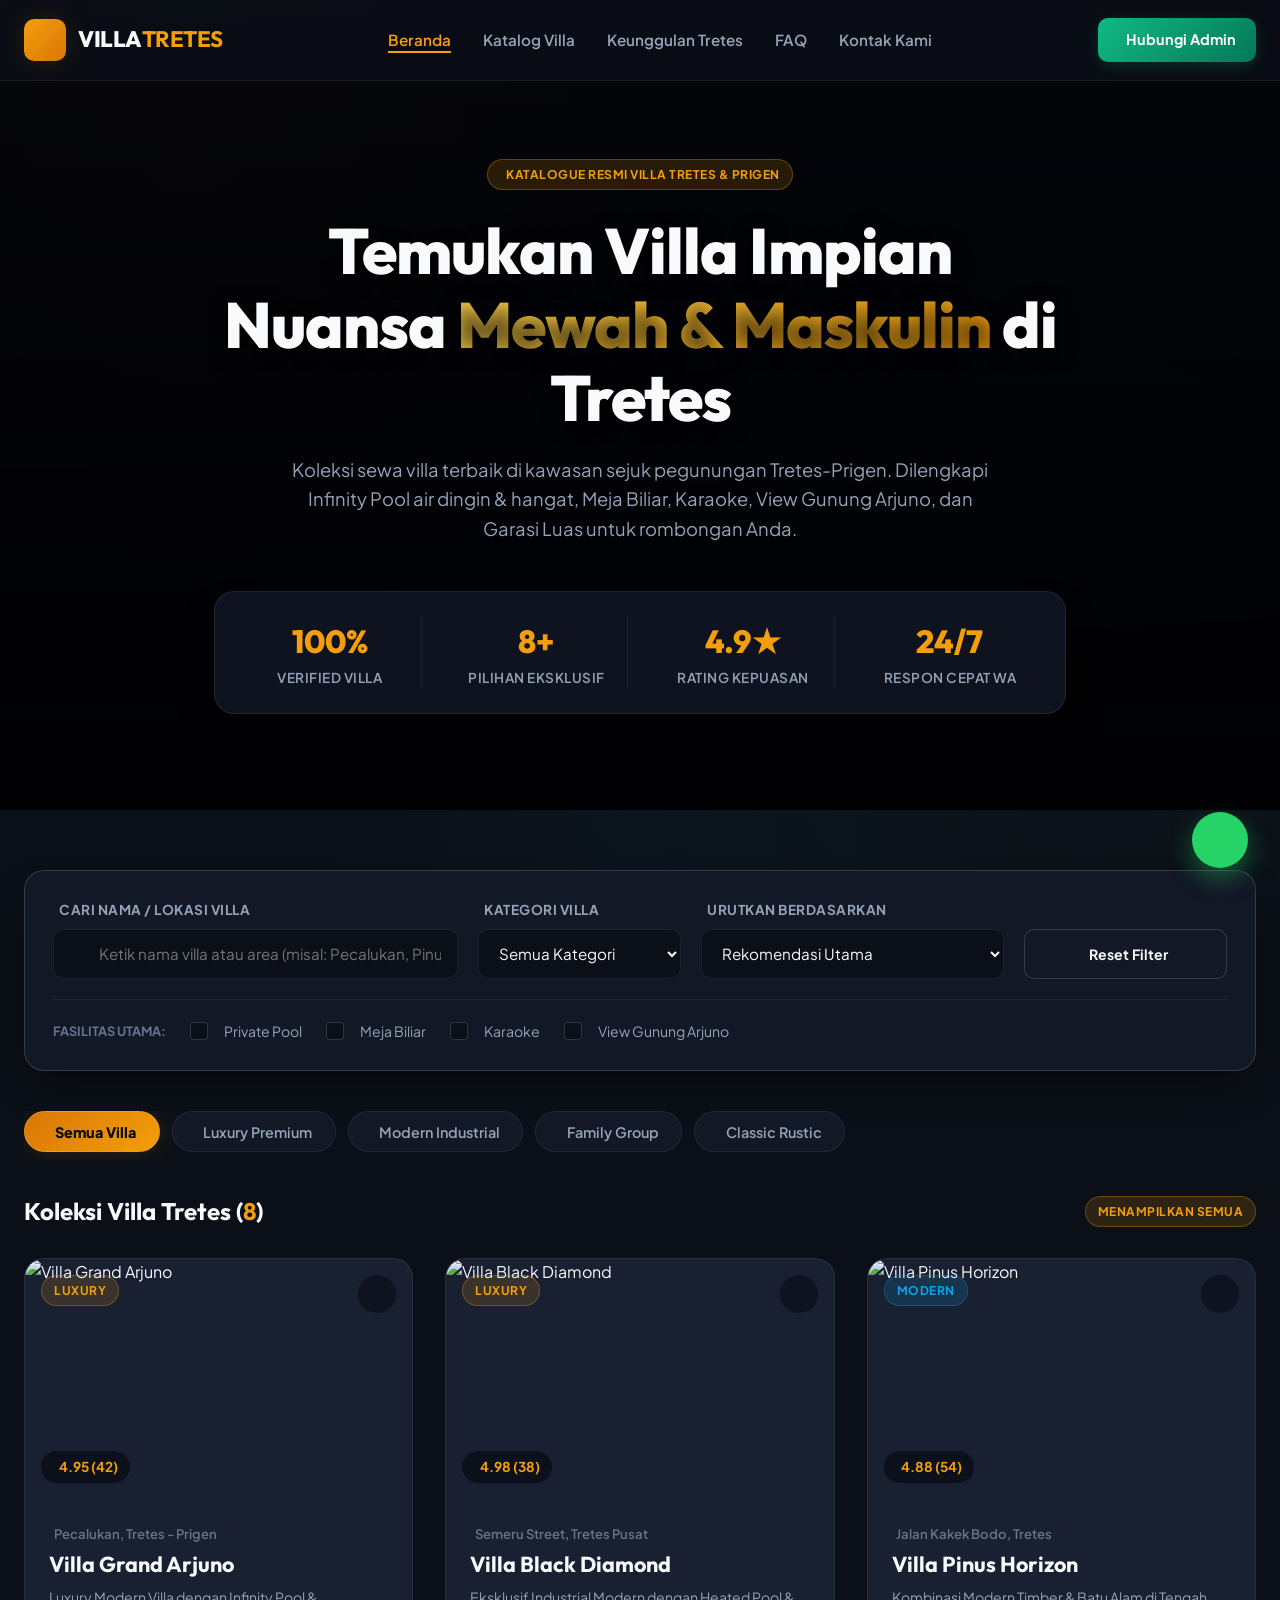
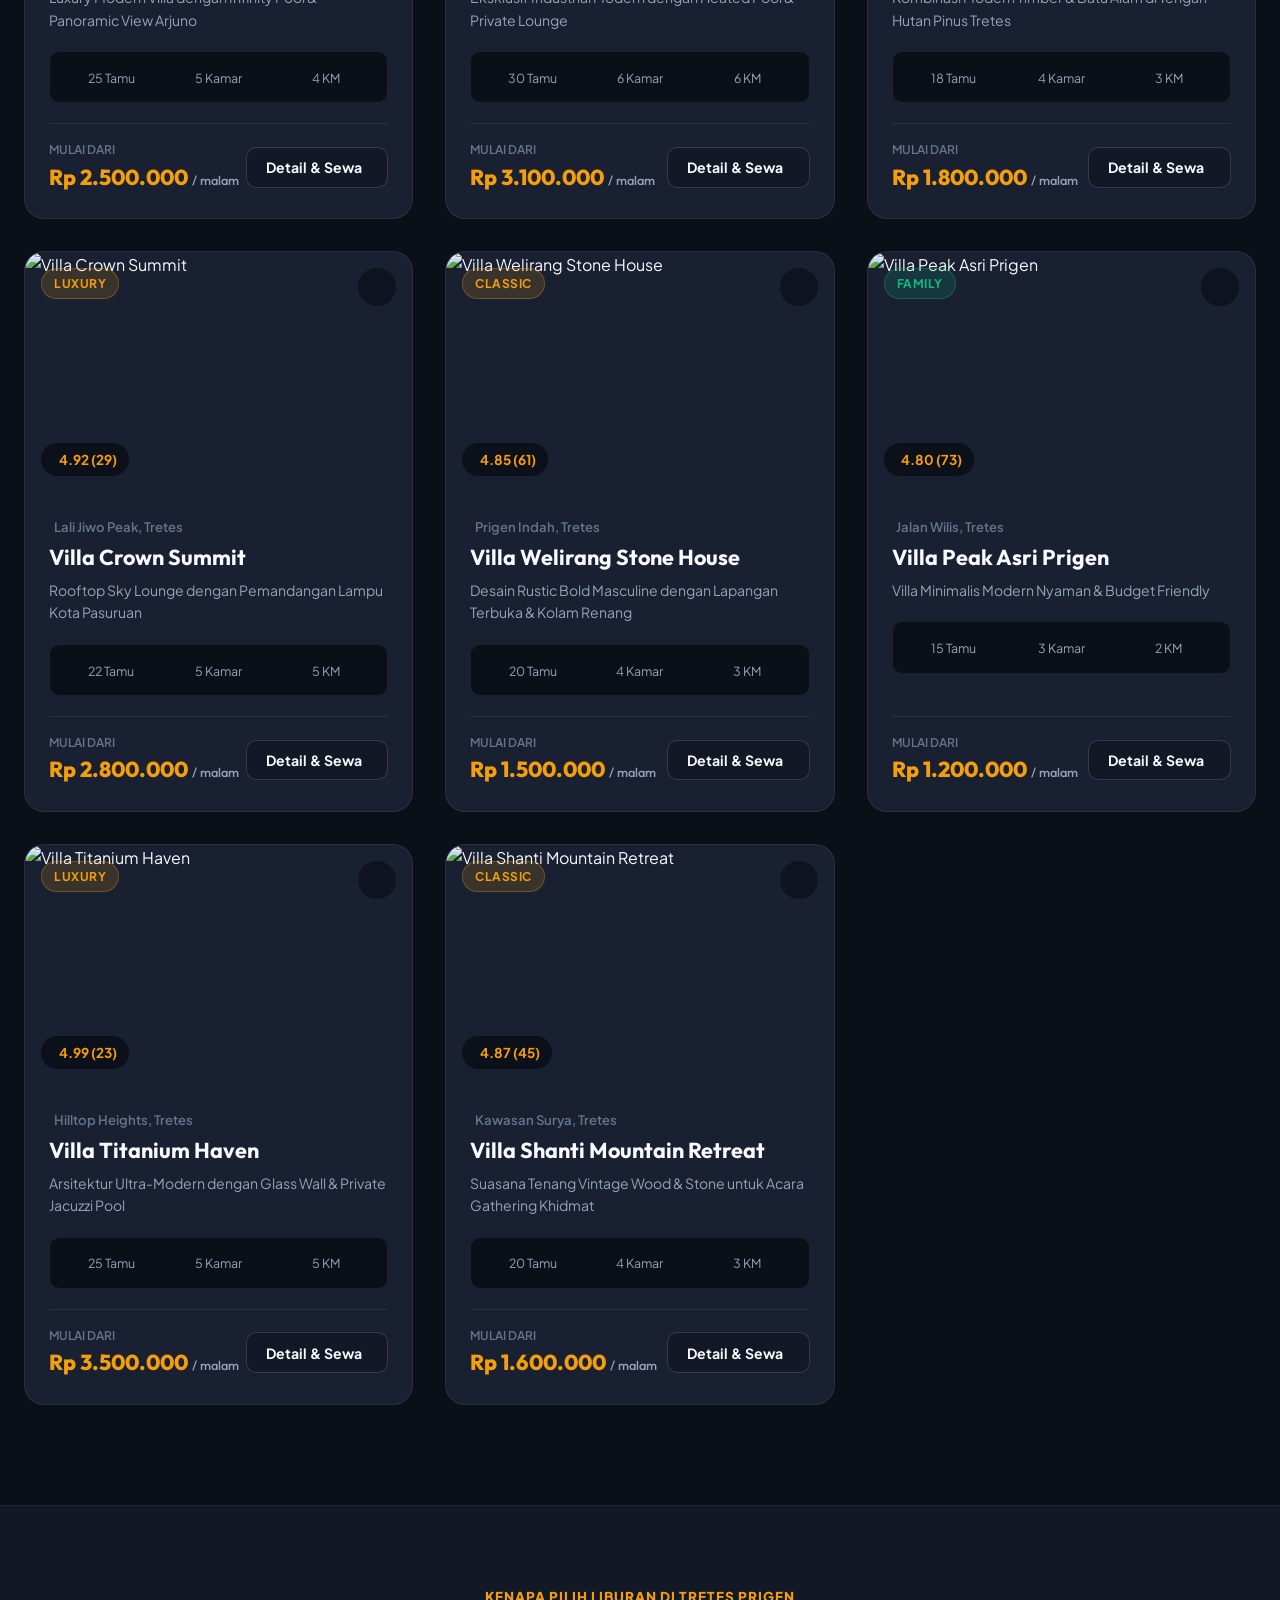
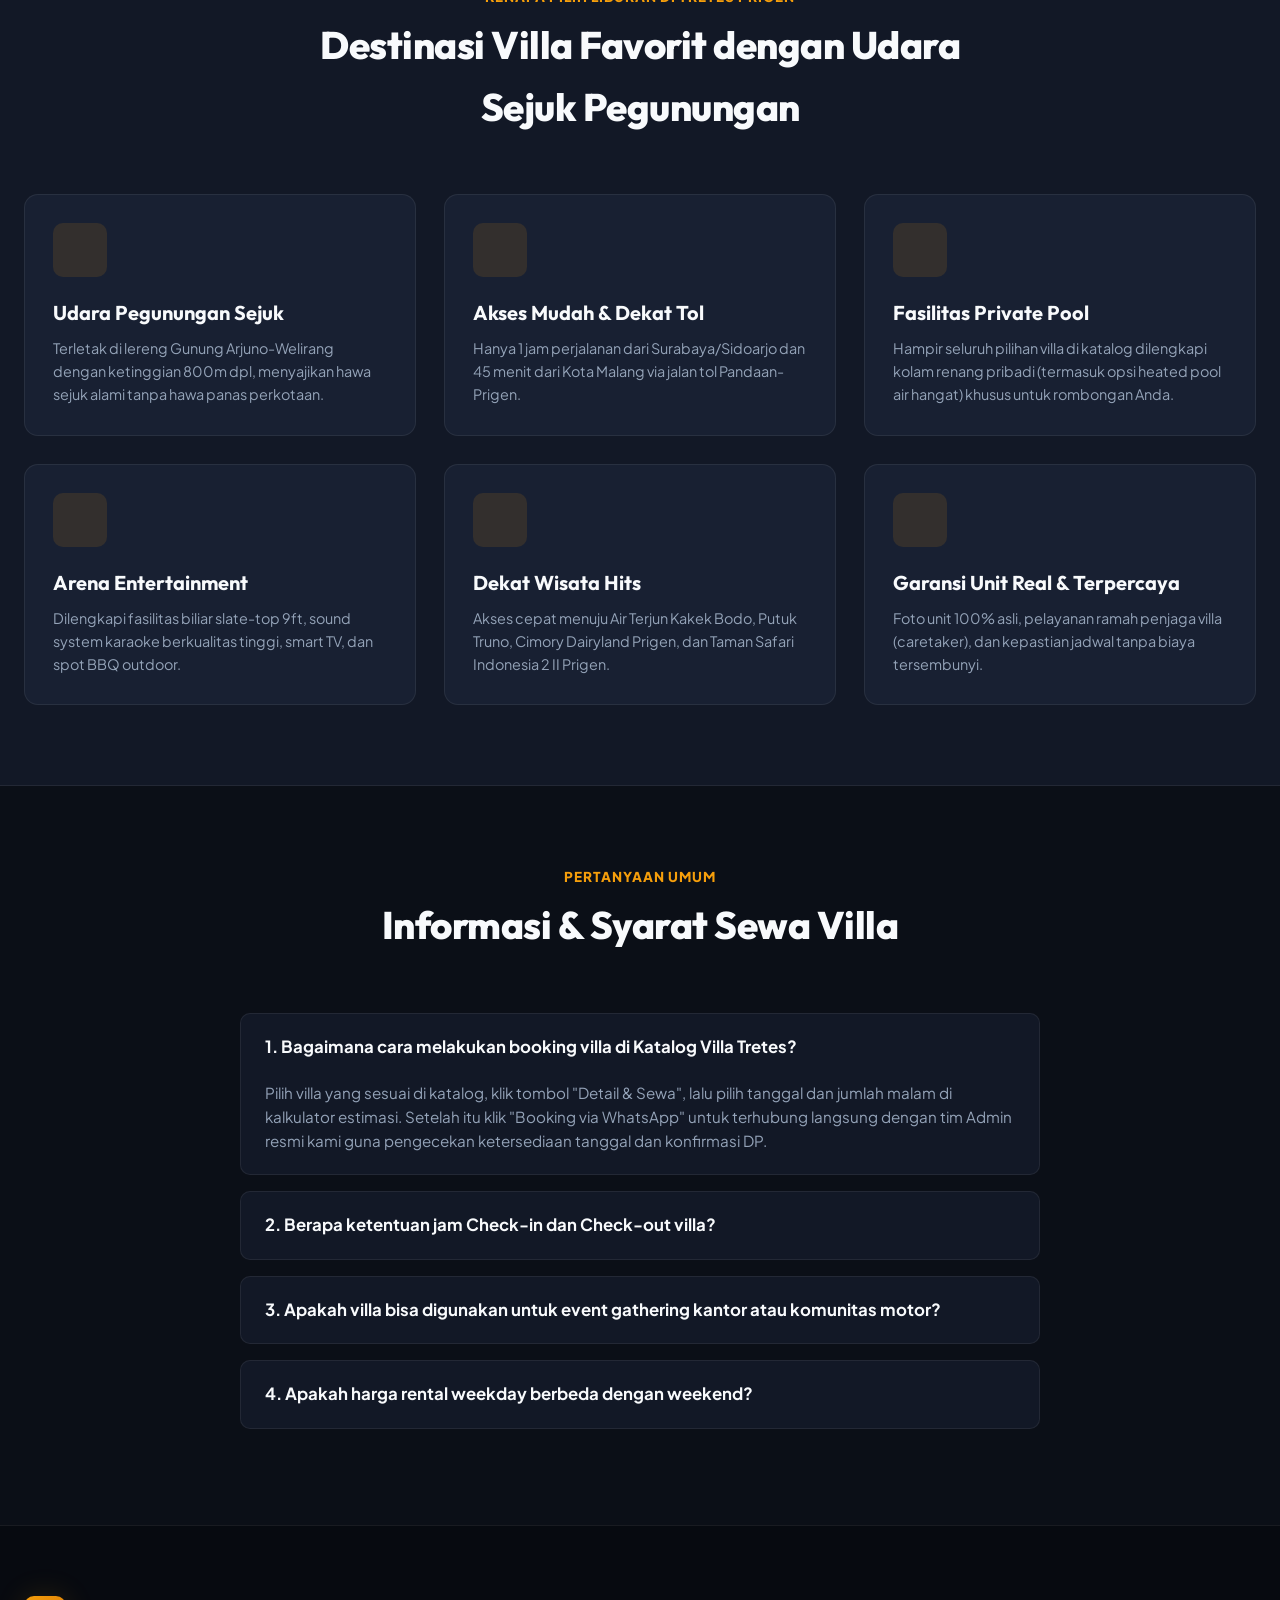
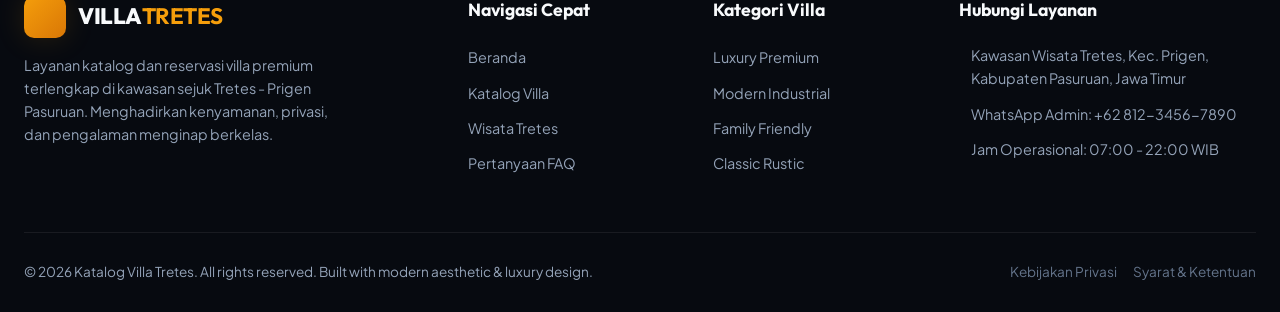
==== index.html @ c005201a "Add files via upload" ====
<!DOCTYPE html>
<html lang="id">

<head>
  <meta charset="UTF-8">
  <meta name="viewport" content="width=device-width, initial-scale=1.0">
  <title>Katalog Villa Tretes - Sewa Villa Mewah & Private Pool Prigen Pasuruan</title>
  <meta name="description"
    content="Katalog sewa villa mewah di Tretes, Prigen, Pasuruan. Fasilitas Private Pool, View Gunung Arjuno, Biliar, Karaoke, dan Garasi Luas. Booking langsung via WhatsApp.">
  <meta name="keywords"
    content="sewa villa tretes, katalog villa tretes, villa prigen pasuruan, villa private pool tretes, sewa villa murah tretes, villa murah prigen, villa arjuno">

  <!-- Google Fonts & Icons -->
  <link rel="preconnect" href="https://fonts.googleapis.com">
  <link rel="preconnect" href="https://fonts.gstatic.com" crossorigin>
  <link
    href="https://fonts.googleapis.com/css2?family=Outfit:wght@400;500;600;700;800&family=Plus+Jakarta+Sans:wght@300;400;500;600;700&display=swap"
    rel="stylesheet">
  <link rel="stylesheet" href="https://cdn.jsdelivr.net/npm/remixicon@3.5.0/fonts/remixicon.css">

  <!-- Custom Stylesheet -->
  <link rel="stylesheet" href="style.css">
</head>

<body>

  <!-- SITE HEADER -->
  <header class="site-header" id="siteHeader">
    <div class="container header-wrapper">
      <a href="#home" class="brand-logo">
        <div class="logo-icon">
          <i class="ri-building-2-fill"></i>
        </div>
        <span>VILLA<strong>TRETES</strong></span>
      </a>

      <nav>
        <ul class="nav-links">
          <li><a href="#home" class="active">Beranda</a></li>
          <li><a href="#katalog">Katalog Villa</a></li>
          <li><a href="#wisata">Keunggulan Tretes</a></li>
          <li><a href="#faq">FAQ</a></li>
          <li><a href="#kontak">Kontak Kami</a></li>
        </ul>
      </nav>

      <div class="header-cta">
        <a href="https://wa.me/6285536581733?text=Halo%20Admin%20VillaTretes,%20saya%20ingin%20tanya%20informasi%20sewa%20villa"
          target="_blank" rel="noopener" class="btn-header-wa">
          <i class="ri-whatsapp-line"></i>
          <span>Hubungi Admin</span>
        </a>
      </div>
    </div>
  </header>

  <!-- HERO SECTION -->
  <section class="hero-section" id="home">
    <div class="hero-bg"></div>
    <div class="container hero-content">
      <div class="hero-tagline-badge">
        <span class="badge badge-gold">
          <i class="ri-shield-check-fill"></i> Katalogue Resmi Villa Tretes & Prigen
        </span>
      </div>

      <h1 class="hero-title">
        Temukan Villa Impian Nuansa <span>Mewah & Maskulin</span> di Tretes
      </h1>

      <p class="hero-subtitle">
        Koleksi sewa villa terbaik di kawasan sejuk pegunungan Tretes-Prigen. Dilengkapi Infinity Pool air dingin &
        hangat, Meja Biliar, Karaoke, View Gunung Arjuno, dan Garasi Luas untuk rombongan Anda.
      </p>

      <!-- Quick Stats Bar -->
      <div class="hero-stats">
        <div class="stat-item">
          <div class="stat-number">100%</div>
          <div class="stat-label">Verified Villa</div>
        </div>
        <div class="stat-item">
          <div class="stat-number">8+</div>
          <div class="stat-label">Pilihan Eksklusif</div>
        </div>
        <div class="stat-item">
          <div class="stat-number">4.9★</div>
          <div class="stat-label">Rating Kepuasan</div>
        </div>
        <div class="stat-item">
          <div class="stat-number">24/7</div>
          <div class="stat-label">Respon Cepat WA</div>
        </div>
      </div>
    </div>
  </section>

  <!-- CATALOG & FILTER SECTION -->
  <section class="catalog-section" id="katalog">
    <div class="container">

      <!-- Filter & Search Card -->
      <div class="search-filter-card">
        <div class="filter-grid">
          <!-- Search input -->
          <div class="filter-group">
            <label for="searchInput"><i class="ri-search-2-line"></i> Cari Nama / Lokasi Villa</label>
            <div class="input-with-icon">
              <i class="ri-search-line"></i>
              <input type="text" id="searchInput" class="input-control"
                placeholder="Ketik nama villa atau area (misal: Pecalukan, Pinus)...">
            </div>
          </div>

          <!-- Category filter dropdown -->
          <div class="filter-group">
            <label for="categorySelect"><i class="ri-building-line"></i> Kategori Villa</label>
            <select id="categorySelect" class="select-control">
              <option value="ALL">Semua Kategori</option>
              <option value="Luxury">Luxury Premium</option>
              <option value="Modern">Modern Industrial</option>
              <option value="Family">Family Friendly</option>
              <option value="Classic">Classic Rustic</option>
            </select>
          </div>

          <!-- Sorting selector -->
          <div class="filter-group">
            <label for="sortSelect"><i class="ri-arrow-up-down-line"></i> Urutkan Berdasarkan</label>
            <select id="sortSelect" class="select-control">
              <option value="DEFAULT">Rekomendasi Utama</option>
              <option value="PRICE_LOW">Harga Termurah</option>
              <option value="PRICE_HIGH">Harga Tertinggi</option>
              <option value="RATING">Rating Tertinggi</option>
              <option value="CAPACITY">Kapasitas Terbesar</option>
            </select>
          </div>

          <!-- Reset Filter Button -->
          <div class="filter-group">
            <button id="btnResetFilter" class="btn-card-action"
              style="height: 50px; justify-content: center; width: 100%;">
              <i class="ri-refresh-line"></i> Reset Filter
            </button>
          </div>
        </div>

        <!-- Feature Checkbox Chips -->
        <div class="feature-toggles">
          <span
            style="font-size: 0.8rem; font-weight: 700; color: var(--text-muted); text-transform: uppercase;">Fasilitas
            Utama:</span>

          <label class="toggle-chip">
            <input type="checkbox" id="filterPool" value="Private Pool">
            <i class="ri-water-flash-line" style="color: var(--accent-cyan);"></i> Private Pool
          </label>

          <label class="toggle-chip">
            <input type="checkbox" id="filterBilliard" value="Meja Biliar">
            <i class="ri-gamepad-line" style="color: var(--accent-gold);"></i> Meja Biliar
          </label>

          <label class="toggle-chip">
            <input type="checkbox" id="filterKaraoke" value="Karaoke">
            <i class="ri-mic-line" style="color: var(--accent-emerald);"></i> Karaoke
          </label>

          <label class="toggle-chip">
            <input type="checkbox" id="filterMountainView" value="View Gunung">
            <i class="ri-landscape-line" style="color: var(--accent-gold);"></i> View Gunung Arjuno
          </label>
        </div>
      </div>

      <!-- Quick Category Pills -->
      <div class="category-tabs">
        <button class="tab-btn active" data-category="ALL"><i class="ri-grid-fill"></i> Semua Villa</button>
        <button class="tab-btn" data-category="Luxury"><i class="ri-vip-crown-fill"></i> Luxury Premium</button>
        <button class="tab-btn" data-category="Modern"><i class="ri-building-4-fill"></i> Modern Industrial</button>
        <button class="tab-btn" data-category="Family"><i class="ri-team-fill"></i> Family Group</button>
        <button class="tab-btn" data-category="Classic"><i class="ri-home-heart-fill"></i> Classic Rustic</button>
      </div>

      <!-- Results Count Header -->
      <div class="catalog-results-header">
        <h2 class="results-title">Koleksi Villa Tretes (<span id="resultsCount">0</span>)</h2>
        <span class="badge badge-gold" id="activeFilterBadge">Menampilkan Semua</span>
      </div>

      <!-- VILLA GRID CONTAINER -->
      <div class="villa-grid" id="villaGrid">
        <!-- Dynamic Cards Injected via script.js -->
      </div>

      <!-- Empty State -->
      <div class="empty-state" id="emptyState" style="display: none;">
        <i class="ri-search-eye-line"></i>
        <h3>Villa Tidak Ditemukan</h3>
        <p style="color: var(--text-secondary); max-width: 450px; margin: 0.5rem auto 1.5rem auto;">
          Tidak ada villa yang cocok dengan filter atau kata kunci pencarian Anda. Coba kurangi filter atau reset
          pencarian.
        </p>
        <button class="btn-header-wa" onclick="resetFilters()">
          <i class="ri-refresh-line"></i> Reset Semua Filter
        </button>
      </div>

    </div>
  </section>

  <!-- DESTINATION & FEATURE HIGHLIGHTS -->
  <section class="destination-section" id="wisata">
    <div class="container">
      <div class="section-header">
        <span class="section-subtitle">Kenapa Pilih Liburan Di Tretes Prigen</span>
        <h2 class="section-title">Destinasi Villa Favorit dengan Udara Sejuk Pegunungan</h2>
      </div>

      <div class="destination-grid">
        <div class="dest-card">
          <div class="dest-icon"><i class="ri-temp-cold-line"></i></div>
          <h3 class="dest-title">Udara Pegunungan Sejuk</h3>
          <p class="dest-desc">Terletak di lereng Gunung Arjuno-Welirang dengan ketinggian 800m dpl, menyajikan hawa
            sejuk alami tanpa hawa panas perkotaan.</p>
        </div>

        <div class="dest-card">
          <div class="dest-icon"><i class="ri-car-fill"></i></div>
          <h3 class="dest-title">Akses Mudah & Dekat Tol</h3>
          <p class="dest-desc">Hanya 1 jam perjalanan dari Surabaya/Sidoarjo dan 45 menit dari Kota Malang via jalan tol
            Pandaan-Prigen.</p>
        </div>

        <div class="dest-card">
          <div class="dest-icon"><i class="ri-water-flash-fill"></i></div>
          <h3 class="dest-title">Fasilitas Private Pool</h3>
          <p class="dest-desc">Hampir seluruh pilihan villa di katalog dilengkapi kolam renang pribadi (termasuk opsi
            heated pool air hangat) khusus untuk rombongan Anda.</p>
        </div>

        <div class="dest-card">
          <div class="dest-icon"><i class="ri-goblet-line"></i></div>
          <h3 class="dest-title">Arena Entertainment</h3>
          <p class="dest-desc">Dilengkapi fasilitas biliar slate-top 9ft, sound system karaoke berkualitas tinggi, smart
            TV, dan spot BBQ outdoor.</p>
        </div>

        <div class="dest-card">
          <div class="dest-icon"><i class="ri-map-pin-2-fill"></i></div>
          <h3 class="dest-title">Dekat Wisata Hits</h3>
          <p class="dest-desc">Akses cepat menuju Air Terjun Kakek Bodo, Putuk Truno, Cimory Dairyland Prigen, dan Taman
            Safari Indonesia 2 II Prigen.</p>
        </div>

        <div class="dest-card">
          <div class="dest-icon"><i class="ri-shield-star-fill"></i></div>
          <h3 class="dest-title">Garansi Unit Real & Terpercaya</h3>
          <p class="dest-desc">Foto unit 100% asli, pelayanan ramah penjaga villa (caretaker), dan kepastian jadwal
            tanpa biaya tersembunyi.</p>
        </div>
      </div>
    </div>
  </section>

  <!-- FAQ SECTION -->
  <section class="faq-section" id="faq">
    <div class="container">
      <div class="section-header">
        <span class="section-subtitle">Pertanyaan Umum</span>
        <h2 class="section-title">Informasi & Syarat Sewa Villa</h2>
      </div>

      <div class="faq-wrapper">
        <div class="faq-item active">
          <div class="faq-header">
            <span>1. Bagaimana cara melakukan booking villa di Katalog Villa Tretes?</span>
            <i class="ri-arrow-down-s-line"></i>
          </div>
          <div class="faq-body">
            Pilih villa yang sesuai di katalog, klik tombol "Detail & Sewa", lalu pilih tanggal dan jumlah malam di
            kalkulator estimasi. Setelah itu klik "Booking via WhatsApp" untuk terhubung langsung dengan tim Admin resmi
            kami guna pengecekan ketersediaan tanggal dan konfirmasi DP.
          </div>
        </div>

        <div class="faq-item">
          <div class="faq-header">
            <span>2. Berapa ketentuan jam Check-in dan Check-out villa?</span>
            <i class="ri-arrow-down-s-line"></i>
          </div>
          <div class="faq-body">
            Standar jam Check-in adalah pukul 14:00 WIB dan jam Check-out pukul 12:00 WIB di hari berikutnya. Jika Anda
            membutuhkan Early Check-in atau Late Check-out, mohon mengonfirmasikannya kepada admin terlebih dahulu.
          </div>
        </div>

        <div class="faq-item">
          <div class="faq-header">
            <span>3. Apakah villa bisa digunakan untuk event gathering kantor atau komunitas motor?</span>
            <i class="ri-arrow-down-s-line"></i>
          </div>
          <div class="faq-body">
            Sangat bisa! Sebagian besar villa kami seperti Villa Black Diamond, Villa Grand Arjuno, dan Villa Crown
            Summit memiliki kapasitas 25-30 orang dengan garasi luas hingga 8 mobil dan halaman terbuka untuk acara
            keakraban.
          </div>
        </div>

        <div class="faq-item">
          <div class="faq-header">
            <span>4. Apakah harga rental weekday berbeda dengan weekend?</span>
            <i class="ri-arrow-down-s-line"></i>
          </div>
          <div class="faq-body">
            Ya, tarif hari kerja (Senin - Kamis) lebih terjangkau dibandingkan akhir pekan (Jumat - Minggu / Hari Libur
            Nasional). Anda dapat memilih tipe hari pada fitur kalkulator villa untuk melihat estimasi total biaya
            secara transparan.
          </div>
        </div>
      </div>
    </div>
  </section>

  <!-- FOOTER -->
  <footer class="site-footer" id="kontak">
    <div class="container">
      <div class="footer-grid">
        <div class="footer-brand">
          <a href="#home" class="brand-logo" style="margin-bottom: 1rem;">
            <div class="logo-icon"><i class="ri-building-2-fill"></i></div>
            <span>VILLA<strong>TRETES</strong></span>
          </a>
          <p>Layanan katalog dan reservasi villa premium terlengkap di kawasan sejuk Tretes - Prigen Pasuruan.
            Menghadirkan kenyamanan, privasi, dan pengalaman menginap berkelas.</p>
        </div>

        <div class="footer-col">
          <h4>Navigasi Cepat</h4>
          <ul class="footer-links">
            <li><a href="#home">Beranda</a></li>
            <li><a href="#katalog">Katalog Villa</a></li>
            <li><a href="#wisata">Wisata Tretes</a></li>
            <li><a href="#faq">Pertanyaan FAQ</a></li>
          </ul>
        </div>

        <div class="footer-col">
          <h4>Kategori Villa</h4>
          <ul class="footer-links">
            <li><a href="#katalog" onclick="filterByCategory('Luxury')">Luxury Premium</a></li>
            <li><a href="#katalog" onclick="filterByCategory('Modern')">Modern Industrial</a></li>
            <li><a href="#katalog" onclick="filterByCategory('Family')">Family Friendly</a></li>
            <li><a href="#katalog" onclick="filterByCategory('Classic')">Classic Rustic</a></li>
          </ul>
        </div>

        <div class="footer-col">
          <h4>Hubungi Layanan</h4>
          <div class="footer-contact-item">
            <i class="ri-map-pin-fill"></i>
            <span>Kawasan Wisata Tretes, Kec. Prigen, Kabupaten Pasuruan, Jawa Timur</span>
          </div>
          <div class="footer-contact-item">
            <i class="ri-whatsapp-fill"></i>
            <span>WhatsApp Admin: +62 812-3456-7890</span>
          </div>
          <div class="footer-contact-item">
            <i class="ri-time-fill"></i>
            <span>Jam Operasional: 07:00 - 22:00 WIB</span>
          </div>
        </div>
      </div>

      <div class="footer-bottom">
        <p>&copy; 2026 Katalog Villa Tretes. All rights reserved. Built with modern aesthetic & luxury design.</p>
        <div style="display: flex; gap: 1rem;">
          <a href="#home" style="color: var(--text-muted);">Kebijakan Privasi</a>
          <a href="#home" style="color: var(--text-muted);">Syarat & Ketentuan</a>
        </div>
      </div>
    </div>
  </footer>

  <!-- FLOATING WHATSAPP BUTTON -->
  <a href="https://wa.me/6285536581733?text=Halo%20Admin%20VillaTretes,%20saya%20ingin%20tanya%20sewa%20villa"
    target="_blank" rel="noopener" class="floating-wa-btn" title="Hubungi Admin via WhatsApp">
    <i class="ri-whatsapp-fill"></i>
  </a>

  <!-- INTERACTIVE VILLA DETAIL MODAL -->
  <div class="modal-overlay" id="detailModal">
    <div class="modal-container">
      <button class="modal-close-btn" id="modalCloseBtn" aria-label="Close Modal">
        <i class="ri-close-line"></i>
      </button>

      <div class="modal-content-wrapper" id="modalDynamicContent">
        <!-- Content will be rendered dynamically by script.js -->
      </div>
    </div>
  </div>

  <!-- JavaScript Data & Logic Files -->
  <script src="villas-data.js"></script>
  <script src="script.js"></script>
</body>

</html>
---- style.css ----
/* ==========================================================================
   KATALOG VILLA TRETES - MODERN MACHO & AESTHETIC DARK THEME DESIGN SYSTEM
   ========================================================================== */

@import url('https://fonts.googleapis.com/css2?family=Outfit:wght@400;500;600;700;800&family=Plus+Jakarta+Sans:wght@300;400;500;600;700&display=swap');

:root {
  /* Color Palette - Obsidian Dark, Metallic Slate & Amber Gold (NO PINK) */
  --bg-darkest: #070A10;
  --bg-primary: #0B0F17;
  --bg-secondary: #121826;
  --bg-card: #182032;
  --bg-card-hover: #1F2A42;
  --bg-glass: rgba(18, 24, 38, 0.82);
  --bg-glass-card: rgba(26, 34, 52, 0.65);
  
  --text-primary: #F8FAFC;
  --text-secondary: #94A3B8;
  --text-muted: #64748B;

  --accent-gold: #F59E0B;
  --accent-gold-dark: #D97706;
  --accent-gold-light: #FCD34D;
  --accent-gold-glow: rgba(245, 158, 11, 0.25);

  --accent-emerald: #10B981;
  --accent-emerald-glow: rgba(16, 185, 129, 0.2);
  
  --accent-cyan: #0EA5E9;
  --accent-cyan-glow: rgba(14, 165, 233, 0.2);

  --border-subtle: rgba(255, 255, 255, 0.07);
  --border-bold: rgba(255, 255, 255, 0.15);
  --border-accent: rgba(245, 158, 11, 0.4);

  --font-heading: 'Outfit', -apple-system, sans-serif;
  --font-body: 'Plus Jakarta Sans', -apple-system, sans-serif;

  --shadow-lg: 0 20px 40px -15px rgba(0, 0, 0, 0.7);
  --shadow-glow: 0 0 30px rgba(245, 158, 11, 0.15);
  
  --transition: all 0.3s cubic-bezier(0.16, 1, 0.3, 1);
  --radius-xl: 20px;
  --radius-lg: 14px;
  --radius-md: 10px;
  --radius-sm: 6px;
}

/* Base Reset & Typography */
* {
  margin: 0;
  padding: 0;
  box-sizing: border-box;
}

html {
  scroll-behavior: smooth;
  font-size: 16px;
}

body {
  font-family: var(--font-body);
  background-color: var(--bg-primary);
  color: var(--text-primary);
  line-height: 1.6;
  overflow-x: hidden;
  background-image: 
    radial-gradient(circle at 15% 15%, rgba(245, 158, 11, 0.04) 0%, transparent 45%),
    radial-gradient(circle at 85% 65%, rgba(16, 185, 129, 0.03) 0%, transparent 50%),
    radial-gradient(circle at 50% 90%, rgba(14, 165, 233, 0.03) 0%, transparent 40%);
  background-attachment: fixed;
}

a {
  color: inherit;
  text-decoration: none;
}

button {
  cursor: pointer;
  border: none;
  background: none;
  font-family: inherit;
  color: inherit;
}

img {
  max-width: 100%;
  display: block;
  object-fit: cover;
}

/* Custom Scrollbar */
::-webkit-scrollbar {
  width: 8px;
}
::-webkit-scrollbar-track {
  background: var(--bg-darkest);
}
::-webkit-scrollbar-thumb {
  background: #2D3748;
  border-radius: 4px;
}
::-webkit-scrollbar-thumb:hover {
  background: var(--accent-gold);
}

/* Container */
.container {
  width: 100%;
  max-width: 1280px;
  margin: 0 auto;
  padding: 0 1.5rem;
}

/* Badge Utility */
.badge {
  display: inline-flex;
  align-items: center;
  gap: 0.35rem;
  padding: 0.3rem 0.75rem;
  border-radius: 30px;
  font-size: 0.75rem;
  font-weight: 700;
  text-transform: uppercase;
  letter-spacing: 0.5px;
}

.badge-gold {
  background: rgba(245, 158, 11, 0.15);
  color: var(--accent-gold);
  border: 1px solid rgba(245, 158, 11, 0.3);
}

.badge-emerald {
  background: rgba(16, 185, 129, 0.15);
  color: var(--accent-emerald);
  border: 1px solid rgba(16, 185, 129, 0.3);
}

.badge-cyan {
  background: rgba(14, 165, 233, 0.15);
  color: var(--accent-cyan);
  border: 1px solid rgba(14, 165, 233, 0.3);
}

/* ==========================================================================
   HEADER & NAVIGATION
   ========================================================================== */
.site-header {
  position: fixed;
  top: 0;
  left: 0;
  right: 0;
  z-index: 100;
  background: rgba(11, 15, 23, 0.85);
  backdrop-filter: blur(16px);
  -webkit-backdrop-filter: blur(16px);
  border-bottom: 1px solid var(--border-subtle);
  transition: var(--transition);
}

.site-header.scrolled {
  background: rgba(7, 10, 16, 0.95);
  box-shadow: 0 10px 30px rgba(0, 0, 0, 0.5);
}

.header-wrapper {
  display: flex;
  align-items: center;
  justify-content: space-between;
  height: 80px;
}

.brand-logo {
  display: flex;
  align-items: center;
  gap: 0.75rem;
  font-family: var(--font-heading);
  font-size: 1.4rem;
  font-weight: 800;
  letter-spacing: -0.5px;
  color: var(--text-primary);
}

.brand-logo .logo-icon {
  width: 42px;
  height: 42px;
  background: linear-gradient(135deg, var(--accent-gold), var(--accent-gold-dark));
  border-radius: var(--radius-md);
  display: flex;
  align-items: center;
  justify-content: center;
  color: var(--bg-darkest);
  box-shadow: var(--shadow-glow);
}

.brand-logo span strong {
  color: var(--accent-gold);
}

.nav-links {
  display: flex;
  align-items: center;
  gap: 2rem;
  list-style: none;
}

.nav-links a {
  font-size: 0.95rem;
  font-weight: 600;
  color: var(--text-secondary);
  transition: var(--transition);
  position: relative;
}

.nav-links a:hover,
.nav-links a.active {
  color: var(--accent-gold);
}

.nav-links a::after {
  content: '';
  position: absolute;
  bottom: -4px;
  left: 0;
  width: 0;
  height: 2px;
  background: var(--accent-gold);
  transition: var(--transition);
}

.nav-links a:hover::after,
.nav-links a.active::after {
  width: 100%;
}

.header-cta {
  display: flex;
  align-items: center;
  gap: 1rem;
}

.btn-header-wa {
  display: inline-flex;
  align-items: center;
  gap: 0.5rem;
  padding: 0.65rem 1.25rem;
  background: linear-gradient(135deg, var(--accent-emerald), #047857);
  color: #FFFFFF;
  font-weight: 700;
  font-size: 0.9rem;
  border-radius: var(--radius-md);
  box-shadow: 0 4px 15px var(--accent-emerald-glow);
  transition: var(--transition);
}

.btn-header-wa:hover {
  transform: translateY(-2px);
  box-shadow: 0 6px 20px rgba(16, 185, 129, 0.4);
}

/* Mobile Menu Toggle */
.mobile-toggle {
  display: none;
  font-size: 1.5rem;
  color: var(--text-primary);
}

/* ==========================================================================
   HERO SECTION
   ========================================================================== */
.hero-section {
  position: relative;
  min-height: 90vh;
  padding-top: 140px;
  padding-bottom: 80px;
  display: flex;
  align-items: center;
  justify-content: center;
  overflow: hidden;
}

.hero-bg {
  position: absolute;
  top: 0;
  left: 0;
  width: 100%;
  height: 100%;
  background: 
    linear-gradient(to bottom, rgba(11, 15, 23, 0.65) 0%, rgba(11, 15, 23, 0.95) 85%, var(--bg-primary) 100%),
    url('https://images.unsplash.com/photo-1613977257363-707ba9348227?auto=format&fit=crop&w=2000&q=80') center/cover no-repeat;
  filter: brightness(0.6) contrast(1.1);
  z-index: 1;
}

.hero-content {
  position: relative;
  z-index: 2;
  text-align: center;
  max-width: 900px;
  margin: 0 auto;
}

.hero-tagline-badge {
  margin-bottom: 1.5rem;
}

.hero-title {
  font-family: var(--font-heading);
  font-size: clamp(2.5rem, 5vw, 4.2rem);
  font-weight: 800;
  line-height: 1.15;
  letter-spacing: -1px;
  margin-bottom: 1.25rem;
  color: var(--text-primary);
  text-shadow: 0 4px 20px rgba(0, 0, 0, 0.8);
}

.hero-title span {
  background: linear-gradient(135deg, var(--accent-gold-light), var(--accent-gold));
  -webkit-background-clip: text;
  -webkit-text-fill-color: transparent;
}

.hero-subtitle {
  font-size: 1.15rem;
  color: var(--text-secondary);
  max-width: 700px;
  margin: 0 auto 2.5rem auto;
  font-weight: 400;
}

/* Hero Quick Stats Bar */
.hero-stats {
  display: grid;
  grid-template-columns: repeat(4, 1fr);
  gap: 1.5rem;
  margin-top: 3rem;
  padding: 1.5rem;
  background: var(--bg-glass);
  backdrop-filter: blur(20px);
  border: 1px solid var(--border-subtle);
  border-radius: var(--radius-xl);
  box-shadow: var(--shadow-lg);
}

.stat-item {
  text-align: center;
  border-right: 1px solid var(--border-subtle);
}

.stat-item:last-child {
  border-right: none;
}

.stat-number {
  font-family: var(--font-heading);
  font-size: 2rem;
  font-weight: 800;
  color: var(--accent-gold);
}

.stat-label {
  font-size: 0.85rem;
  color: var(--text-secondary);
  font-weight: 600;
  text-transform: uppercase;
  letter-spacing: 0.5px;
}

/* ==========================================================================
   CATALOG FILTER & SEARCH BAR SECTION
   ========================================================================== */
.catalog-section {
  padding: 60px 0 100px 0;
}

.search-filter-card {
  background: var(--bg-secondary);
  border: 1px solid var(--border-bold);
  border-radius: var(--radius-xl);
  padding: 1.75rem;
  margin-bottom: 2.5rem;
  box-shadow: var(--shadow-lg);
}

.filter-grid {
  display: grid;
  grid-template-columns: 2fr 1fr 1.5fr 1fr;
  gap: 1.25rem;
  align-items: end;
}

.filter-group {
  display: flex;
  flex-direction: column;
  gap: 0.5rem;
}

.filter-group label {
  font-size: 0.85rem;
  font-weight: 700;
  color: var(--text-secondary);
  text-transform: uppercase;
  letter-spacing: 0.5px;
  display: flex;
  align-items: center;
  gap: 0.4rem;
}

.filter-group label i {
  color: var(--accent-gold);
}

.input-with-icon {
  position: relative;
}

.input-with-icon i {
  position: absolute;
  left: 1rem;
  top: 50%;
  transform: translateY(-50%);
  color: var(--text-muted);
  font-size: 1.1rem;
}

.input-control,
.select-control {
  width: 100%;
  height: 50px;
  background: var(--bg-primary);
  border: 1px solid var(--border-subtle);
  border-radius: var(--radius-md);
  color: var(--text-primary);
  font-family: inherit;
  font-size: 0.95rem;
  padding: 0 1rem 0 2.8rem;
  transition: var(--transition);
}

.select-control {
  padding-left: 1rem;
  cursor: pointer;
}

.input-control:focus,
.select-control:focus {
  outline: none;
  border-color: var(--accent-gold);
  box-shadow: 0 0 0 3px var(--accent-gold-glow);
}

/* Category Filter Tabs */
.category-tabs {
  display: flex;
  align-items: center;
  gap: 0.75rem;
  margin-bottom: 2rem;
  overflow-x: auto;
  padding-bottom: 0.5rem;
}

.tab-btn {
  padding: 0.65rem 1.4rem;
  background: var(--bg-secondary);
  border: 1px solid var(--border-subtle);
  border-radius: 30px;
  color: var(--text-secondary);
  font-weight: 600;
  font-size: 0.9rem;
  white-space: nowrap;
  transition: var(--transition);
  display: inline-flex;
  align-items: center;
  gap: 0.5rem;
}

.tab-btn:hover {
  border-color: var(--accent-gold);
  color: var(--text-primary);
}

.tab-btn.active {
  background: linear-gradient(135deg, var(--accent-gold-dark), var(--accent-gold));
  color: var(--bg-darkest);
  border-color: var(--accent-gold);
  font-weight: 800;
  box-shadow: var(--shadow-glow);
}

/* Feature Toggles / Checkboxes */
.feature-toggles {
  display: flex;
  align-items: center;
  gap: 1.5rem;
  margin-top: 1.25rem;
  padding-top: 1.25rem;
  border-top: 1px solid var(--border-subtle);
  flex-wrap: wrap;
}

.toggle-chip {
  display: inline-flex;
  align-items: center;
  gap: 0.5rem;
  font-size: 0.88rem;
  color: var(--text-secondary);
  cursor: pointer;
  user-select: none;
}

.toggle-chip input[type="checkbox"] {
  appearance: none;
  width: 18px;
  height: 18px;
  background: var(--bg-primary);
  border: 1px solid var(--border-bold);
  border-radius: 4px;
  cursor: pointer;
  position: relative;
  transition: var(--transition);
}

.toggle-chip input[type="checkbox"]:checked {
  background: var(--accent-gold);
  border-color: var(--accent-gold);
}

.toggle-chip input[type="checkbox"]:checked::after {
  content: '✓';
  position: absolute;
  top: 50%;
  left: 50%;
  transform: translate(-50%, -50%);
  color: var(--bg-darkest);
  font-size: 0.75rem;
  font-weight: 900;
}

/* Results Count Header */
.catalog-results-header {
  display: flex;
  align-items: center;
  justify-content: space-between;
  margin-bottom: 1.75rem;
}

.results-title {
  font-family: var(--font-heading);
  font-size: 1.5rem;
  font-weight: 700;
}

.results-title span {
  color: var(--accent-gold);
}

/* ==========================================================================
   VILLA CARDS GRID
   ========================================================================== */
.villa-grid {
  display: grid;
  grid-template-columns: repeat(auto-fill, minmax(360px, 1fr));
  gap: 2rem;
}

.villa-card {
  background: var(--bg-card);
  border: 1px solid var(--border-subtle);
  border-radius: var(--radius-xl);
  overflow: hidden;
  transition: var(--transition);
  display: flex;
  flex-direction: column;
  position: relative;
}

.villa-card:hover {
  transform: translateY(-8px);
  background: var(--bg-card-hover);
  border-color: var(--border-accent);
  box-shadow: var(--shadow-lg), var(--shadow-glow);
}

.card-media {
  position: relative;
  height: 240px;
  overflow: hidden;
}

.card-media img {
  width: 100%;
  height: 100%;
  object-fit: cover;
  transition: transform 0.6s ease;
}

.villa-card:hover .card-media img {
  transform: scale(1.08);
}

.card-category-badge {
  position: absolute;
  top: 1rem;
  left: 1rem;
  z-index: 2;
}

.card-bookmark-btn {
  position: absolute;
  top: 1rem;
  right: 1rem;
  z-index: 2;
  width: 38px;
  height: 38px;
  border-radius: 50%;
  background: rgba(11, 15, 23, 0.7);
  backdrop-filter: blur(8px);
  color: var(--text-primary);
  display: flex;
  align-items: center;
  justify-content: center;
  font-size: 1.1rem;
  transition: var(--transition);
}

.card-bookmark-btn:hover,
.card-bookmark-btn.bookmarked {
  background: var(--accent-gold);
  color: var(--bg-darkest);
}

.card-rating-overlay {
  position: absolute;
  bottom: 1rem;
  left: 1rem;
  z-index: 2;
  background: rgba(11, 15, 23, 0.85);
  backdrop-filter: blur(8px);
  padding: 0.35rem 0.75rem;
  border-radius: 20px;
  font-size: 0.85rem;
  font-weight: 700;
  display: flex;
  align-items: center;
  gap: 0.35rem;
  color: var(--accent-gold);
}

.card-body {
  padding: 1.5rem;
  display: flex;
  flex-direction: column;
  flex: 1;
}

.card-location {
  font-size: 0.82rem;
  font-weight: 600;
  color: var(--text-muted);
  margin-bottom: 0.35rem;
  display: flex;
  align-items: center;
  gap: 0.3rem;
}

.card-location i {
  color: var(--accent-gold);
}

.card-title {
  font-family: var(--font-heading);
  font-size: 1.35rem;
  font-weight: 700;
  line-height: 1.3;
  margin-bottom: 0.5rem;
  color: var(--text-primary);
}

.card-tagline {
  font-size: 0.88rem;
  color: var(--text-secondary);
  margin-bottom: 1.25rem;
  display: -webkit-box;
  -webkit-line-clamp: 2;
  -webkit-box-orient: vertical;
  overflow: hidden;
}

/* Key Features Grid inside card */
.card-specs {
  display: grid;
  grid-template-columns: repeat(3, 1fr);
  gap: 0.75rem;
  padding: 0.85rem;
  background: var(--bg-primary);
  border-radius: var(--radius-md);
  margin-bottom: 1.25rem;
  border: 1px solid var(--border-subtle);
}

.spec-item {
  display: flex;
  flex-direction: column;
  align-items: center;
  justify-content: center;
  font-size: 0.78rem;
  color: var(--text-secondary);
  text-align: center;
}

.spec-item i {
  font-size: 1rem;
  color: var(--accent-gold);
  margin-bottom: 0.2rem;
}

.card-footer {
  margin-top: auto;
  display: flex;
  align-items: center;
  justify-content: space-between;
  padding-top: 1rem;
  border-top: 1px solid var(--border-subtle);
}

.price-box {
  display: flex;
  flex-direction: column;
}

.price-label {
  font-size: 0.75rem;
  color: var(--text-muted);
  text-transform: uppercase;
  font-weight: 600;
}

.price-amount {
  font-family: var(--font-heading);
  font-size: 1.35rem;
  font-weight: 800;
  color: var(--accent-gold);
}

.price-amount small {
  font-size: 0.8rem;
  font-weight: 500;
  color: var(--text-secondary);
}

.btn-card-action {
  padding: 0.65rem 1.2rem;
  background: var(--bg-secondary);
  border: 1px solid var(--border-bold);
  border-radius: var(--radius-md);
  color: var(--text-primary);
  font-weight: 700;
  font-size: 0.88rem;
  transition: var(--transition);
  display: flex;
  align-items: center;
  gap: 0.4rem;
}

.villa-card:hover .btn-card-action {
  background: linear-gradient(135deg, var(--accent-gold), var(--accent-gold-dark));
  color: var(--bg-darkest);
  border-color: var(--accent-gold);
}

/* Empty State */
.empty-state {
  text-align: center;
  padding: 4rem 2rem;
  background: var(--bg-secondary);
  border-radius: var(--radius-xl);
  border: 1px dashed var(--border-bold);
  grid-column: 1 / -1;
}

.empty-state i {
  font-size: 3.5rem;
  color: var(--text-muted);
  margin-bottom: 1rem;
}

.empty-state h3 {
  font-family: var(--font-heading);
  font-size: 1.5rem;
  margin-bottom: 0.5rem;
}

/* ==========================================================================
   TRETES DESTINATION GUIDE & FACILITIES
   ========================================================================== */
.destination-section {
  padding: 80px 0;
  background: var(--bg-secondary);
  border-top: 1px solid var(--border-subtle);
  border-bottom: 1px solid var(--border-subtle);
}

.section-header {
  text-align: center;
  max-width: 700px;
  margin: 0 auto 3.5rem auto;
}

.section-subtitle {
  color: var(--accent-gold);
  font-weight: 800;
  text-transform: uppercase;
  font-size: 0.85rem;
  letter-spacing: 1px;
  margin-bottom: 0.5rem;
  display: block;
}

.section-title {
  font-family: var(--font-heading);
  font-size: 2.4rem;
  font-weight: 800;
  letter-spacing: -0.5px;
}

.destination-grid {
  display: grid;
  grid-template-columns: repeat(3, 1fr);
  gap: 1.75rem;
}

.dest-card {
  background: var(--bg-card);
  border: 1px solid var(--border-subtle);
  border-radius: var(--radius-lg);
  padding: 1.75rem;
  transition: var(--transition);
}

.dest-card:hover {
  transform: translateY(-5px);
  border-color: var(--border-accent);
}

.dest-icon {
  width: 54px;
  height: 54px;
  border-radius: var(--radius-md);
  background: rgba(245, 158, 11, 0.12);
  color: var(--accent-gold);
  display: flex;
  align-items: center;
  justify-content: center;
  font-size: 1.6rem;
  margin-bottom: 1.25rem;
}

.dest-title {
  font-family: var(--font-heading);
  font-size: 1.25rem;
  font-weight: 700;
  margin-bottom: 0.5rem;
}

.dest-desc {
  font-size: 0.9rem;
  color: var(--text-secondary);
}

/* ==========================================================================
   FAQ ACCORDION SECTION
   ========================================================================== */
.faq-section {
  padding: 80px 0;
}

.faq-wrapper {
  max-width: 800px;
  margin: 0 auto;
}

.faq-item {
  background: var(--bg-secondary);
  border: 1px solid var(--border-subtle);
  border-radius: var(--radius-md);
  margin-bottom: 1rem;
  overflow: hidden;
  transition: var(--transition);
}

.faq-header {
  padding: 1.25rem 1.5rem;
  font-size: 1.05rem;
  font-weight: 700;
  display: flex;
  align-items: center;
  justify-content: space-between;
  cursor: pointer;
  user-select: none;
}

.faq-header i {
  color: var(--accent-gold);
  transition: transform 0.3s ease;
}

.faq-item.active .faq-header i {
  transform: rotate(180deg);
}

.faq-body {
  max-height: 0;
  overflow: hidden;
  transition: max-height 0.35s ease, padding 0.35s ease;
  padding: 0 1.5rem;
  color: var(--text-secondary);
  font-size: 0.95rem;
}

.faq-item.active .faq-body {
  max-height: 200px;
  padding: 0 1.5rem 1.25rem 1.5rem;
}

/* ==========================================================================
   INTERACTIVE VILLA DETAIL MODAL
   ========================================================================== */
.modal-overlay {
  position: fixed;
  top: 0;
  left: 0;
  right: 0;
  bottom: 0;
  background: rgba(7, 10, 16, 0.88);
  backdrop-filter: blur(12px);
  z-index: 1000;
  display: flex;
  align-items: center;
  justify-content: center;
  padding: 2rem 1rem;
  opacity: 0;
  visibility: hidden;
  transition: var(--transition);
}

.modal-overlay.active {
  opacity: 1;
  visibility: visible;
}

.modal-container {
  background: var(--bg-secondary);
  border: 1px solid var(--border-bold);
  border-radius: var(--radius-xl);
  width: 100%;
  max-width: 960px;
  max-height: 90vh;
  overflow-y: auto;
  position: relative;
  box-shadow: 0 25px 60px rgba(0, 0, 0, 0.8);
  transform: translateY(30px);
  transition: var(--transition);
}

.modal-overlay.active .modal-container {
  transform: translateY(0);
}

.modal-close-btn {
  position: absolute;
  top: 1.25rem;
  right: 1.25rem;
  z-index: 10;
  width: 40px;
  height: 40px;
  border-radius: 50%;
  background: rgba(11, 15, 23, 0.8);
  color: var(--text-primary);
  display: flex;
  align-items: center;
  justify-content: center;
  font-size: 1.2rem;
  transition: var(--transition);
}

.modal-close-btn:hover {
  background: var(--accent-gold);
  color: var(--bg-darkest);
}

.modal-content-wrapper {
  display: flex;
  flex-direction: column;
}

/* Modal Gallery */
.modal-gallery-main {
  height: 380px;
  position: relative;
  background: var(--bg-darkest);
}

.modal-gallery-main img {
  width: 100%;
  height: 100%;
  object-fit: cover;
}

.modal-thumbnails {
  display: flex;
  gap: 0.75rem;
  padding: 1rem 1.5rem;
  background: var(--bg-primary);
  overflow-x: auto;
}

.thumb-item {
  width: 90px;
  height: 60px;
  border-radius: var(--radius-sm);
  overflow: hidden;
  cursor: pointer;
  opacity: 0.6;
  border: 2px solid transparent;
  transition: var(--transition);
  flex-shrink: 0;
}

.thumb-item.active,
.thumb-item:hover {
  opacity: 1;
  border-color: var(--accent-gold);
}

.thumb-item img {
  width: 100%;
  height: 100%;
  object-fit: cover;
}

/* Modal Body */
.modal-body-content {
  padding: 2rem;
  display: grid;
  grid-template-columns: 1.8fr 1fr;
  gap: 2rem;
}

.modal-main-info {
  display: flex;
  flex-direction: column;
  gap: 1.5rem;
}

.modal-title {
  font-family: var(--font-heading);
  font-size: 2rem;
  font-weight: 800;
  line-height: 1.2;
}

.modal-tagline {
  color: var(--accent-gold);
  font-size: 1.05rem;
  font-weight: 600;
}

.modal-specs-grid {
  display: grid;
  grid-template-columns: repeat(4, 1fr);
  gap: 1rem;
  padding: 1rem;
  background: var(--bg-primary);
  border-radius: var(--radius-md);
  border: 1px solid var(--border-subtle);
  text-align: center;
}

.modal-spec-card i {
  font-size: 1.3rem;
  color: var(--accent-gold);
  margin-bottom: 0.25rem;
  display: block;
}

.modal-spec-card span {
  font-size: 0.82rem;
  color: var(--text-secondary);
  display: block;
}

.modal-spec-card strong {
  font-size: 0.95rem;
  color: var(--text-primary);
}

.modal-amenities-list {
  display: grid;
  grid-template-columns: repeat(2, 1fr);
  gap: 0.75rem;
}

.amenity-pill {
  display: flex;
  align-items: center;
  gap: 0.6rem;
  padding: 0.6rem 0.85rem;
  background: var(--bg-card);
  border: 1px solid var(--border-subtle);
  border-radius: var(--radius-sm);
  font-size: 0.88rem;
  color: var(--text-primary);
}

.amenity-pill i {
  color: var(--accent-gold);
}

/* Modal Booking & Price Calculator Side Panel */
.modal-side-panel {
  background: var(--bg-card);
  border: 1px solid var(--border-bold);
  border-radius: var(--radius-lg);
  padding: 1.5rem;
  display: flex;
  flex-direction: column;
  gap: 1.25rem;
  height: fit-content;
}

.calc-title {
  font-family: var(--font-heading);
  font-size: 1.15rem;
  font-weight: 700;
  padding-bottom: 0.75rem;
  border-bottom: 1px solid var(--border-subtle);
}

.calc-input-group {
  display: flex;
  flex-direction: column;
  gap: 0.4rem;
}

.calc-input-group label {
  font-size: 0.8rem;
  font-weight: 700;
  color: var(--text-secondary);
  text-transform: uppercase;
}

.calc-select, .calc-number {
  width: 100%;
  padding: 0.7rem 0.9rem;
  background: var(--bg-primary);
  border: 1px solid var(--border-subtle);
  border-radius: var(--radius-sm);
  color: var(--text-primary);
  font-family: inherit;
  font-size: 0.9rem;
}

.calc-price-summary {
  background: var(--bg-primary);
  border-radius: var(--radius-sm);
  padding: 1rem;
  display: flex;
  flex-direction: column;
  gap: 0.5rem;
}

.summary-row {
  display: flex;
  justify-content: space-between;
  font-size: 0.88rem;
  color: var(--text-secondary);
}

.summary-row.total {
  font-weight: 800;
  color: var(--accent-gold);
  font-size: 1.1rem;
  padding-top: 0.5rem;
  border-top: 1px dashed var(--border-bold);
}

.btn-wa-modal-submit {
  width: 100%;
  padding: 0.9rem 1rem;
  background: linear-gradient(135deg, #10B981, #047857);
  color: #FFFFFF;
  font-weight: 800;
  font-size: 0.95rem;
  border-radius: var(--radius-md);
  display: flex;
  align-items: center;
  justify-content: center;
  gap: 0.6rem;
  box-shadow: 0 4px 20px var(--accent-emerald-glow);
  transition: var(--transition);
}

.btn-wa-modal-submit:hover {
  transform: translateY(-2px);
  box-shadow: 0 6px 25px rgba(16, 185, 129, 0.4);
}

/* ==========================================================================
   FOOTER
   ========================================================================== */
.site-footer {
  background: var(--bg-darkest);
  border-top: 1px solid var(--border-subtle);
  padding: 70px 0 30px 0;
  color: var(--text-secondary);
}

.footer-grid {
  display: grid;
  grid-template-columns: 2fr 1fr 1fr 1.5fr;
  gap: 3rem;
  margin-bottom: 3.5rem;
}

.footer-brand p {
  font-size: 0.9rem;
  margin-top: 1rem;
  max-width: 320px;
}

.footer-col h4 {
  font-family: var(--font-heading);
  color: var(--text-primary);
  font-size: 1.1rem;
  font-weight: 700;
  margin-bottom: 1.25rem;
}

.footer-links {
  list-style: none;
  display: flex;
  flex-direction: column;
  gap: 0.6rem;
}

.footer-links a {
  font-size: 0.9rem;
  transition: var(--transition);
}

.footer-links a:hover {
  color: var(--accent-gold);
}

.footer-contact-item {
  display: flex;
  align-items: flex-start;
  gap: 0.75rem;
  font-size: 0.9rem;
  margin-bottom: 0.75rem;
}

.footer-contact-item i {
  color: var(--accent-gold);
  margin-top: 0.2rem;
}

.footer-bottom {
  border-top: 1px solid var(--border-subtle);
  padding-top: 1.75rem;
  display: flex;
  align-items: center;
  justify-content: space-between;
  font-size: 0.85rem;
}

/* Floating WhatsApp Quick Action Button */
.floating-wa-btn {
  position: fixed;
  bottom: 2rem;
  right: 2rem;
  z-index: 90;
  width: 56px;
  height: 56px;
  border-radius: 50%;
  background: #25D366;
  color: #FFFFFF;
  display: flex;
  align-items: center;
  justify-content: center;
  font-size: 1.8rem;
  box-shadow: 0 10px 25px rgba(37, 211, 102, 0.4);
  transition: var(--transition);
}

.floating-wa-btn:hover {
  transform: scale(1.1) rotate(5deg);
  box-shadow: 0 15px 30px rgba(37, 211, 102, 0.6);
}

/* ==========================================================================
   RESPONSIVE LAYOUT BREAKPOINTS
   ========================================================================== */
@media (max-width: 1024px) {
  .filter-grid {
    grid-template-columns: 1fr 1fr;
  }

  .modal-body-content {
    grid-template-columns: 1fr;
  }

  .destination-grid {
    grid-template-columns: 1fr 1fr;
  }

  .footer-grid {
    grid-template-columns: 1fr 1fr;
  }
}

@media (max-width: 768px) {
  .hero-title {
    font-size: 2.5rem;
  }

  .hero-stats {
    grid-template-columns: repeat(2, 1fr);
    gap: 1rem;
  }

  .stat-item {
    border-right: none;
    border-bottom: 1px solid var(--border-subtle);
    padding-bottom: 0.75rem;
  }
  .stat-item:nth-child(2) { border-bottom: 1px solid var(--border-subtle); }
  .stat-item:last-child { border-bottom: none; }

  .filter-grid {
    grid-template-columns: 1fr;
  }

  .villa-grid {
    grid-template-columns: 1fr;
  }

  .nav-links {
    display: none; /* Can be toggled on mobile */
  }

  .destination-grid {
    grid-template-columns: 1fr;
  }

  .modal-gallery-main {
    height: 260px;
  }

  .footer-grid {
    grid-template-columns: 1fr;
  }

  .footer-bottom {
    flex-direction: column;
    gap: 1rem;
    text-align: center;
  }
}
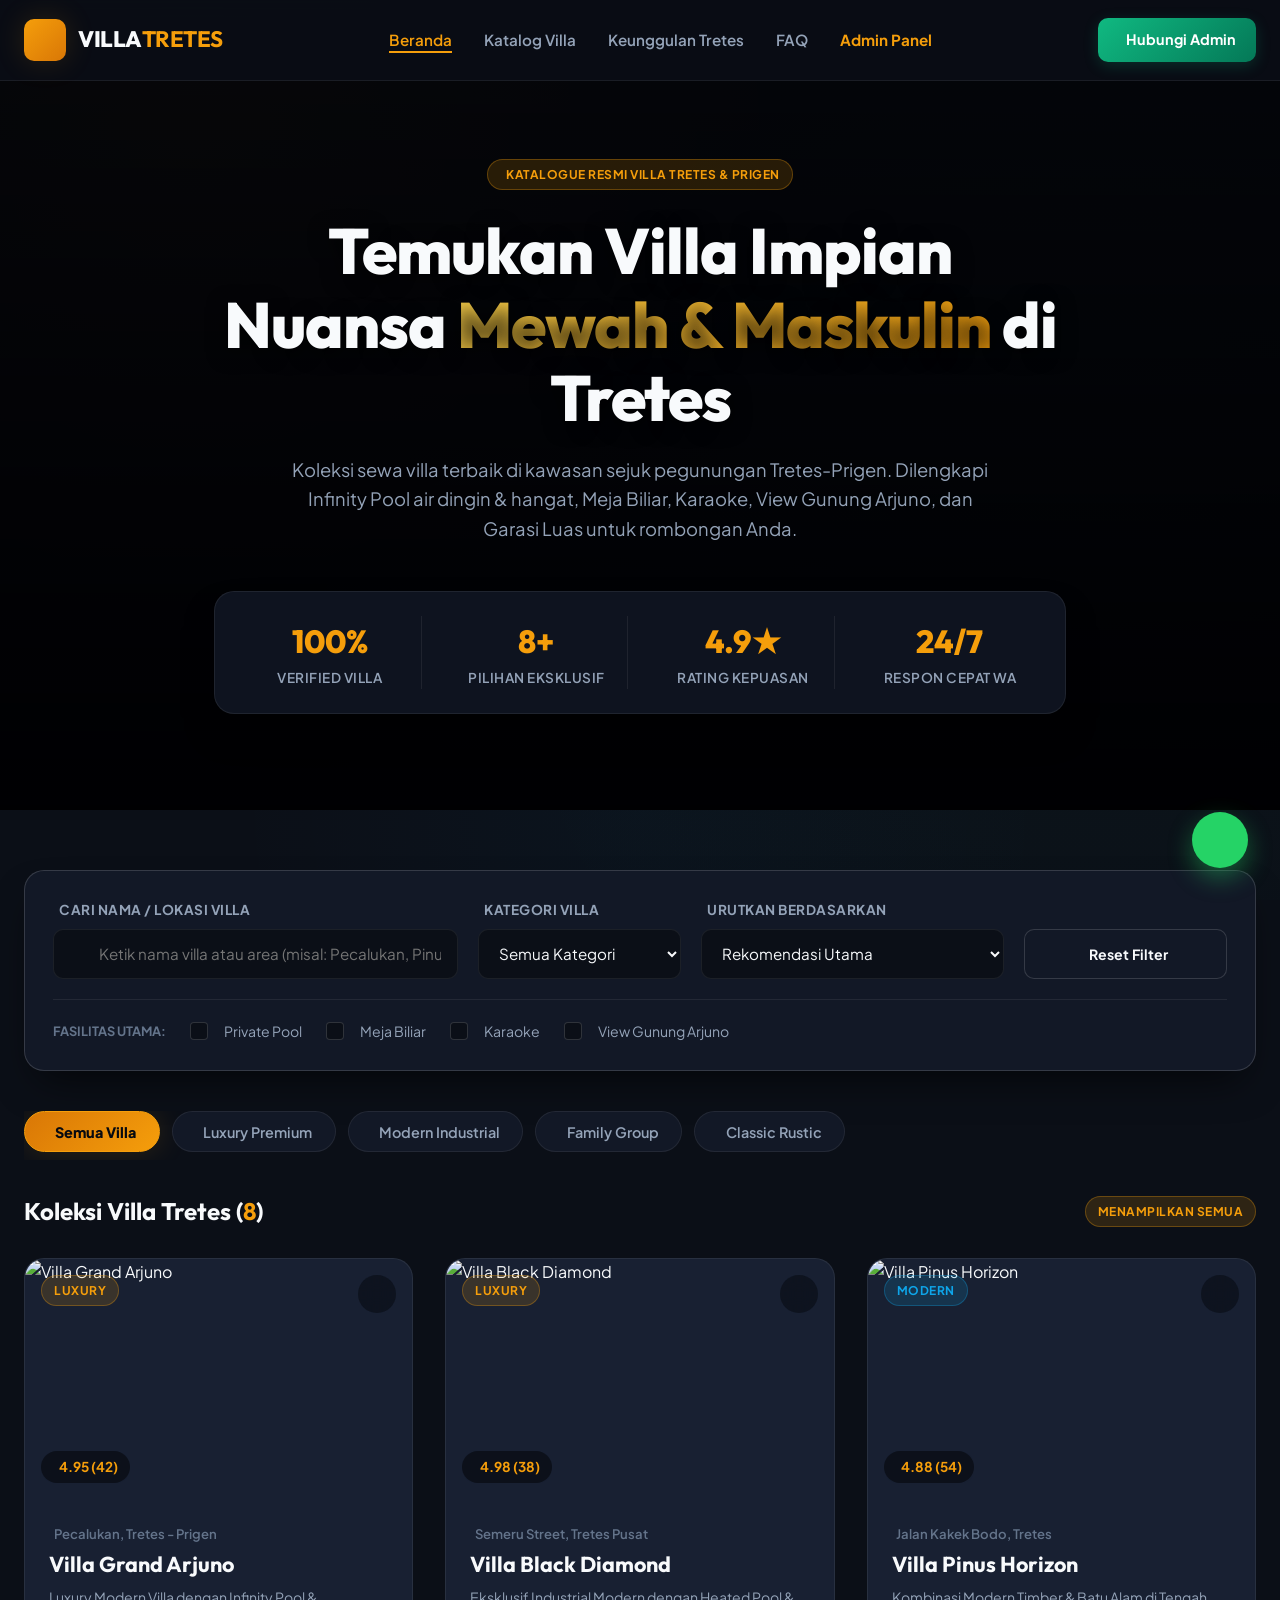
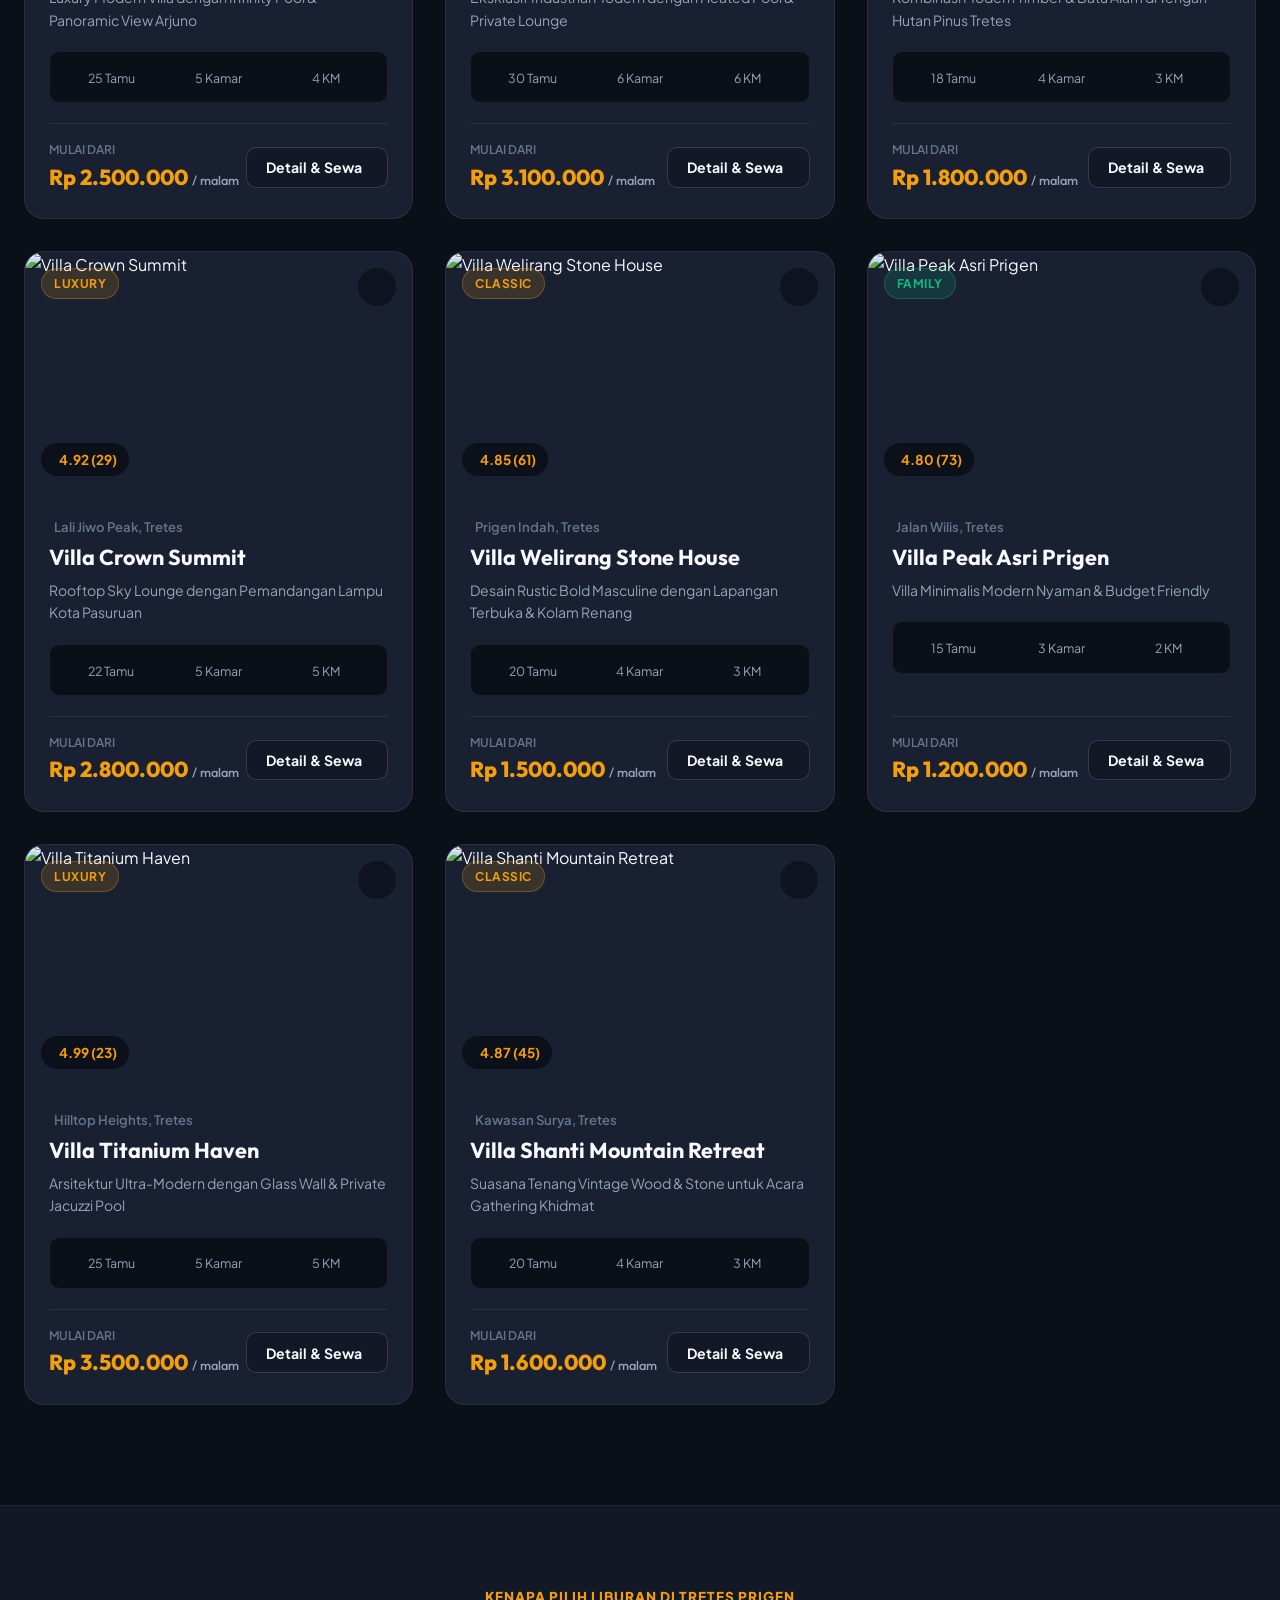
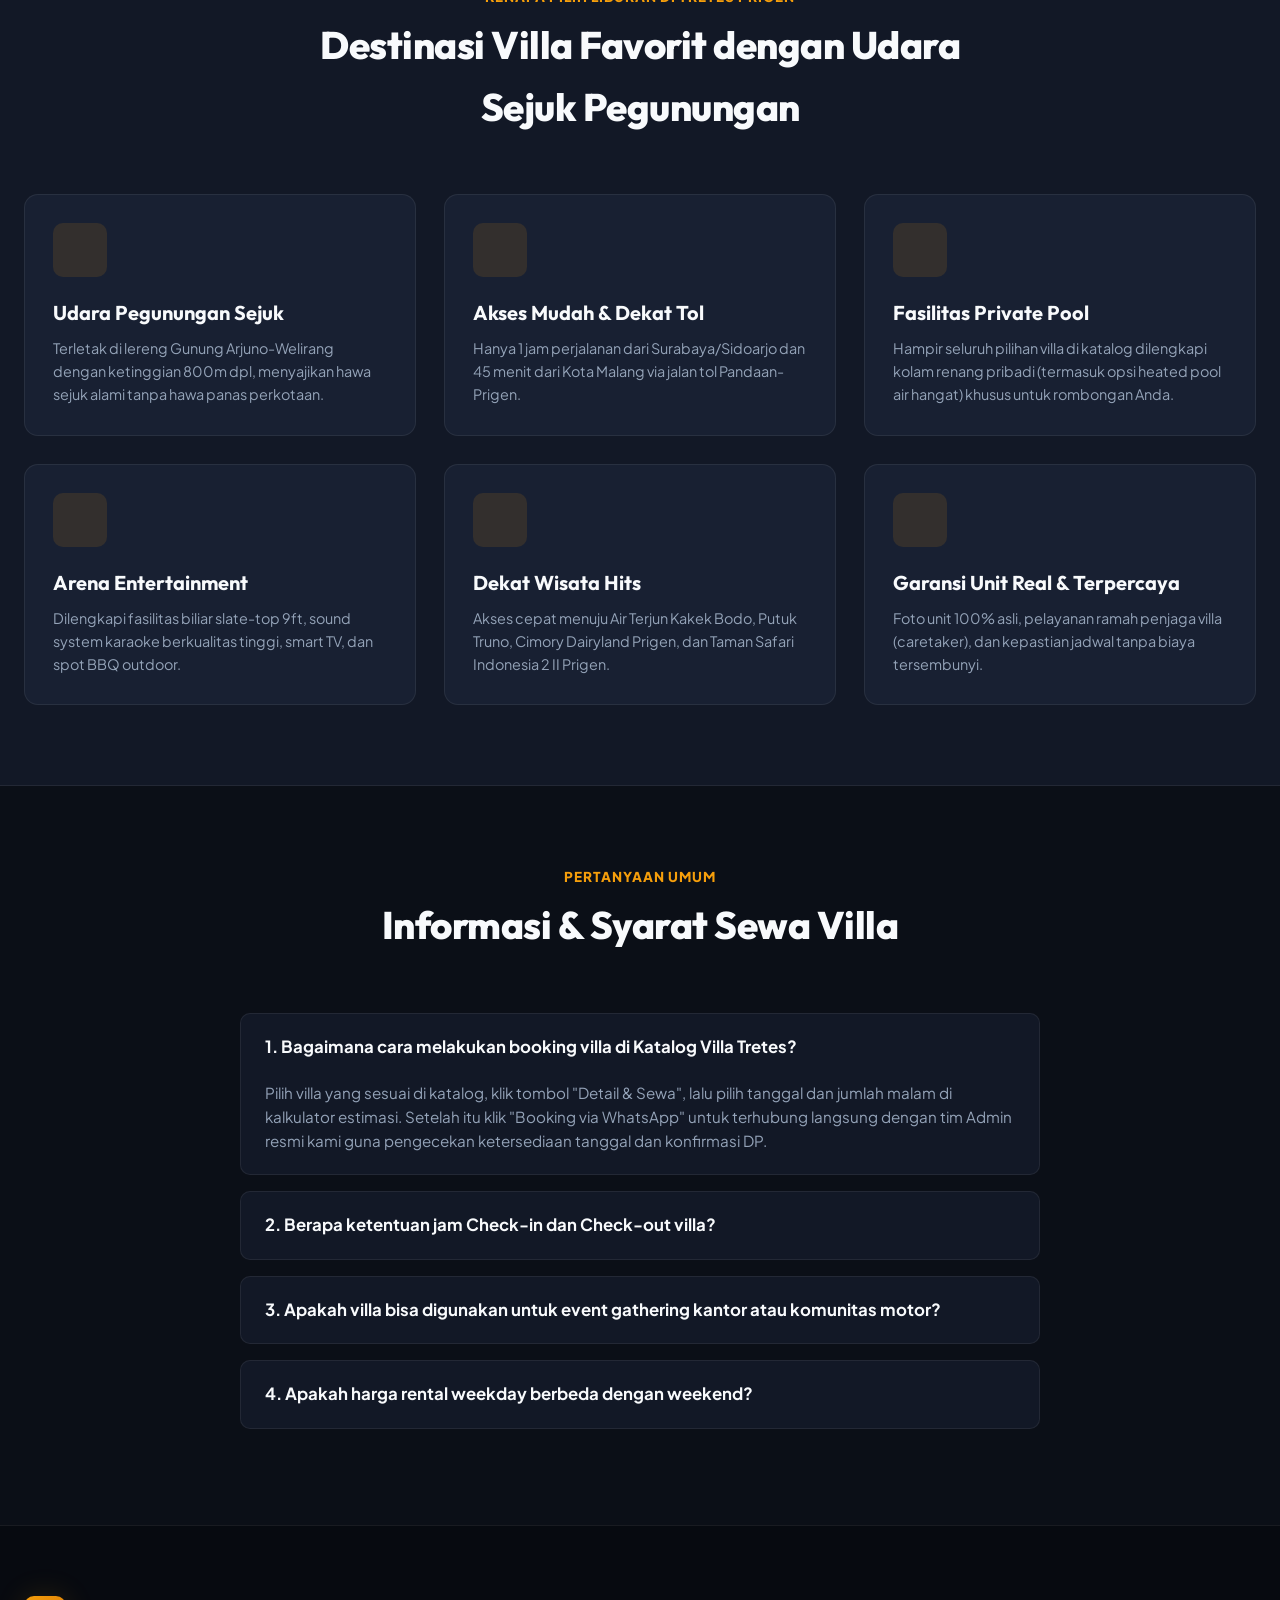
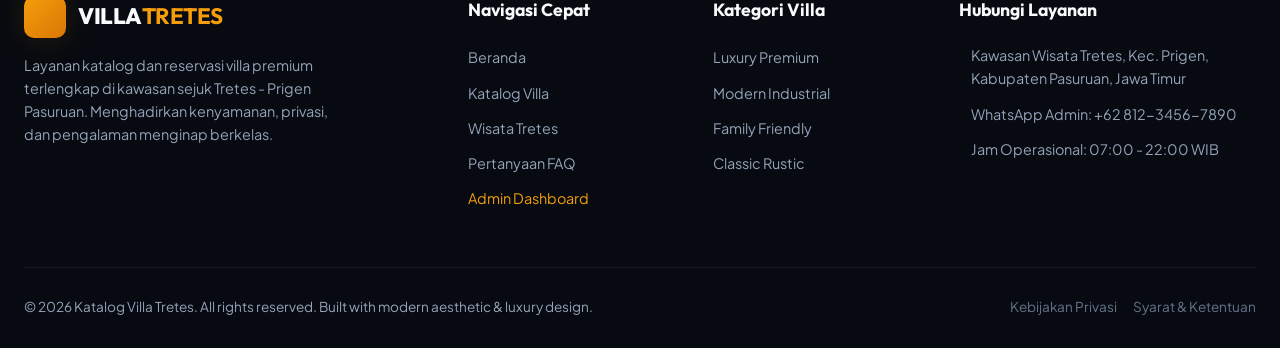
==== commit 8f7224ae: "Add files via upload" ====
--- a/index.html
+++ b/index.html
@@ -34,13 +34,17 @@
         <span>VILLA<strong>TRETES</strong></span>
       </a>
 
-      <nav>
+      <button class="mobile-toggle" id="mobileMenuBtn" aria-label="Toggle Menu">
+        <i class="ri-menu-line"></i>
+      </button>
+
+      <nav id="navMenu">
         <ul class="nav-links">
           <li><a href="#home" class="active">Beranda</a></li>
           <li><a href="#katalog">Katalog Villa</a></li>
           <li><a href="#wisata">Keunggulan Tretes</a></li>
           <li><a href="#faq">FAQ</a></li>
-          <li><a href="#kontak">Kontak Kami</a></li>
+          <li><a href="admin.html" style="color: var(--accent-gold); font-weight: 700;"><i class="ri-settings-4-fill"></i> Admin Panel</a></li>
         </ul>
       </nav>
 
@@ -342,6 +346,7 @@
             <li><a href="#katalog">Katalog Villa</a></li>
             <li><a href="#wisata">Wisata Tretes</a></li>
             <li><a href="#faq">Pertanyaan FAQ</a></li>
+            <li><a href="admin.html" style="color: var(--accent-gold);"><i class="ri-settings-4-line"></i> Admin Dashboard</a></li>
           </ul>
         </div>
 
--- a/style.css
+++ b/style.css
@@ -943,12 +943,14 @@
   padding: 2rem 1rem;
   opacity: 0;
   visibility: hidden;
+  pointer-events: none;
   transition: var(--transition);
 }
 
 .modal-overlay.active {
   opacity: 1;
   visibility: visible;
+  pointer-events: auto;
 }
 
 .modal-container {
@@ -1296,21 +1298,136 @@
   transition: var(--transition);
 }
 
-.floating-wa-btn:hover {
-  transform: scale(1.1) rotate(5deg);
-  box-shadow: 0 15px 30px rgba(37, 211, 102, 0.6);
-}
-
 /* ==========================================================================
-   RESPONSIVE LAYOUT BREAKPOINTS
+   ADMIN DASHBOARD STYLES
    ========================================================================== */
+.admin-table {
+  width: 100%;
+  border-collapse: collapse;
+  text-align: left;
+  font-size: 0.9rem;
+}
+
+.admin-table th {
+  background: var(--bg-primary);
+  color: var(--text-secondary);
+  padding: 1rem 1.25rem;
+  font-family: var(--font-heading);
+  font-size: 0.85rem;
+  font-weight: 700;
+  text-transform: uppercase;
+  letter-spacing: 0.5px;
+  border-bottom: 1px solid var(--border-bold);
+  white-space: nowrap;
+}
+
+.admin-table td {
+  padding: 1rem 1.25rem;
+  border-bottom: 1px solid var(--border-subtle);
+  vertical-align: middle;
+  color: var(--text-primary);
+}
+
+.admin-table tbody tr {
+  transition: var(--transition);
+}
+
+.admin-table tbody tr:hover {
+  background: var(--bg-card-hover);
+}
+
+.admin-thumb {
+  width: 56px;
+  height: 42px;
+  border-radius: var(--radius-sm);
+  object-fit: cover;
+  border: 1px solid var(--border-subtle);
+}
+
+.btn-action-icon {
+  width: 34px;
+  height: 34px;
+  border-radius: var(--radius-sm);
+  display: inline-flex;
+  align-items: center;
+  justify-content: center;
+  font-size: 1rem;
+  transition: var(--transition);
+  border: 1px solid var(--border-subtle);
+}
+
+.btn-action-edit {
+  background: rgba(245, 158, 11, 0.15);
+  color: var(--accent-gold);
+  border-color: rgba(245, 158, 11, 0.3);
+}
+.btn-action-edit:hover {
+  background: var(--accent-gold);
+  color: var(--bg-darkest);
+}
+
+.btn-action-delete {
+  background: rgba(239, 68, 68, 0.15);
+  color: #EF4444;
+  border-color: rgba(239, 68, 68, 0.3);
+}
+.btn-action-delete:hover {
+  background: #EF4444;
+  color: #FFFFFF;
+}
+
+/* ==========================================================================
+   RESPONSIVE LAYOUT & MOBILE PHONE OPTIMIZATIONS
+   ========================================================================== */
+
+/* Category Tabs Touch Horizontal Scroll */
+.category-tabs {
+  display: flex;
+  align-items: center;
+  gap: 0.75rem;
+  margin-bottom: 2rem;
+  overflow-x: auto;
+  padding-bottom: 0.5rem;
+  -webkit-overflow-scrolling: touch;
+  scrollbar-width: none; /* Firefox */
+}
+.category-tabs::-webkit-scrollbar {
+  display: none; /* Chrome/Safari */
+}
+
+/* Mobile Toggle Button (Desktop default hidden) */
+.mobile-toggle {
+  display: none;
+  width: 44px;
+  height: 44px;
+  background: var(--bg-secondary);
+  border: 1px solid var(--border-bold);
+  border-radius: var(--radius-md);
+  color: var(--accent-gold);
+  font-size: 1.4rem;
+  align-items: center;
+  justify-content: center;
+  transition: var(--transition);
+}
+
+.mobile-toggle:hover {
+  background: var(--bg-card-hover);
+  border-color: var(--accent-gold);
+}
+
+/* Responsive Media Queries */
 @media (max-width: 1024px) {
+  .hero-title {
+    font-size: 3rem;
+  }
+  
   .filter-grid {
     grid-template-columns: 1fr 1fr;
   }
 
   .modal-body-content {
     grid-template-columns: 1fr;
+    padding: 1.5rem;
   }
 
   .destination-grid {
@@ -1323,45 +1440,226 @@
 }
 
 @media (max-width: 768px) {
+  .header-wrapper {
+    height: 70px;
+  }
+
+  .brand-logo {
+    font-size: 1.2rem;
+  }
+
+  .brand-logo .logo-icon {
+    width: 36px;
+    height: 36px;
+  }
+
+  /* Show Mobile Menu Toggle */
+  .mobile-toggle {
+    display: flex;
+  }
+
+  /* Header CTA hide or adjust on small mobile */
+  .btn-header-wa span {
+    display: none;
+  }
+  .btn-header-wa {
+    padding: 0.55rem 0.85rem;
+  }
+
+  /* Mobile Slide-down Drawer Nav Menu */
+  #navMenu {
+    position: fixed;
+    top: 70px;
+    left: 0;
+    right: 0;
+    background: rgba(7, 10, 16, 0.96);
+    backdrop-filter: blur(20px);
+    -webkit-backdrop-filter: blur(20px);
+    border-bottom: 1px solid var(--border-bold);
+    padding: 1.5rem;
+    display: none;
+    flex-direction: column;
+    box-shadow: 0 20px 40px rgba(0, 0, 0, 0.8);
+    z-index: 99;
+  }
+
+  #navMenu.active {
+    display: flex;
+  }
+
+  .nav-links {
+    flex-direction: column;
+    gap: 1.25rem;
+    align-items: flex-start;
+    width: 100%;
+  }
+
+  .nav-links a {
+    font-size: 1.1rem;
+    width: 100%;
+    padding: 0.5rem 0;
+  }
+
+  /* Hero Adjustments for Mobile */
+  .hero-section {
+    padding-top: 110px;
+    padding-bottom: 50px;
+    min-height: auto;
+  }
+
   .hero-title {
-    font-size: 2.5rem;
+    font-size: 2.1rem;
+    letter-spacing: -0.5px;
+  }
+
+  .hero-subtitle {
+    font-size: 0.98rem;
+    margin-bottom: 1.75rem;
   }
 
   .hero-stats {
     grid-template-columns: repeat(2, 1fr);
-    gap: 1rem;
+    gap: 0.75rem;
+    padding: 1rem;
+    margin-top: 2rem;
   }
 
   .stat-item {
     border-right: none;
-    border-bottom: 1px solid var(--border-subtle);
-    padding-bottom: 0.75rem;
-  }
-  .stat-item:nth-child(2) { border-bottom: 1px solid var(--border-subtle); }
-  .stat-item:last-child { border-bottom: none; }
+    padding: 0.5rem;
+  }
+
+  .stat-number {
+    font-size: 1.5rem;
+  }
+
+  .stat-label {
+    font-size: 0.75rem;
+  }
+
+  /* Search & Filter Card on Mobile */
+  .search-filter-card {
+    padding: 1.25rem;
+  }
 
   .filter-grid {
     grid-template-columns: 1fr;
-  }
-
+    gap: 1rem;
+  }
+
+  .feature-toggles {
+    gap: 0.85rem;
+    padding-top: 1rem;
+  }
+
+  .toggle-chip {
+    font-size: 0.82rem;
+    padding: 0.35rem 0.6rem;
+    background: var(--bg-primary);
+    border-radius: var(--radius-sm);
+    border: 1px solid var(--border-subtle);
+  }
+
+  /* Villa Grid & Card on Mobile */
   .villa-grid {
     grid-template-columns: 1fr;
-  }
-
-  .nav-links {
-    display: none; /* Can be toggled on mobile */
+    gap: 1.5rem;
+  }
+
+  .card-media {
+    height: 210px;
+  }
+
+  .card-body {
+    padding: 1.25rem;
+  }
+
+  .card-title {
+    font-size: 1.2rem;
+  }
+
+  .card-specs {
+    padding: 0.65rem;
+    gap: 0.4rem;
+  }
+
+  .spec-item {
+    font-size: 0.75rem;
+  }
+
+  .price-amount {
+    font-size: 1.2rem;
+  }
+
+  /* Destination & FAQ on Mobile */
+  .section-title {
+    font-size: 1.8rem;
   }
 
   .destination-grid {
     grid-template-columns: 1fr;
+    gap: 1.25rem;
+  }
+
+  .faq-header {
+    padding: 1rem 1.25rem;
+    font-size: 0.95rem;
+  }
+
+  /* Modal on Mobile */
+  .modal-overlay {
+    padding: 0.5rem;
+  }
+
+  .modal-container {
+    max-height: 95vh;
+    border-radius: var(--radius-lg);
+  }
+
+  .modal-close-btn {
+    top: 0.75rem;
+    right: 0.75rem;
+    width: 36px;
+    height: 36px;
+    font-size: 1.1rem;
   }
 
   .modal-gallery-main {
-    height: 260px;
-  }
-
+    height: 220px;
+  }
+
+  .modal-thumbnails {
+    padding: 0.75rem 1rem;
+    gap: 0.5rem;
+  }
+
+  .thumb-item {
+    width: 75px;
+    height: 50px;
+  }
+
+  .modal-body-content {
+    padding: 1.25rem;
+    gap: 1.5rem;
+  }
+
+  .modal-title {
+    font-size: 1.5rem;
+  }
+
+  .modal-specs-grid {
+    grid-template-columns: repeat(2, 1fr);
+    gap: 0.75rem;
+  }
+
+  .modal-amenities-list {
+    grid-template-columns: 1fr;
+  }
+
+  /* Footer on Mobile */
   .footer-grid {
     grid-template-columns: 1fr;
+    gap: 2rem;
   }
 
   .footer-bottom {
@@ -1369,4 +1667,28 @@
     gap: 1rem;
     text-align: center;
   }
-}
+
+  .floating-wa-btn {
+    bottom: 1.25rem;
+    right: 1.25rem;
+    width: 50px;
+    height: 50px;
+    font-size: 1.6rem;
+  }
+}
+
+@media (max-width: 480px) {
+  .hero-title {
+    font-size: 1.8rem;
+  }
+
+  .card-media {
+    height: 190px;
+  }
+
+  .btn-card-action {
+    padding: 0.55rem 0.9rem;
+    font-size: 0.82rem;
+  }
+}
+
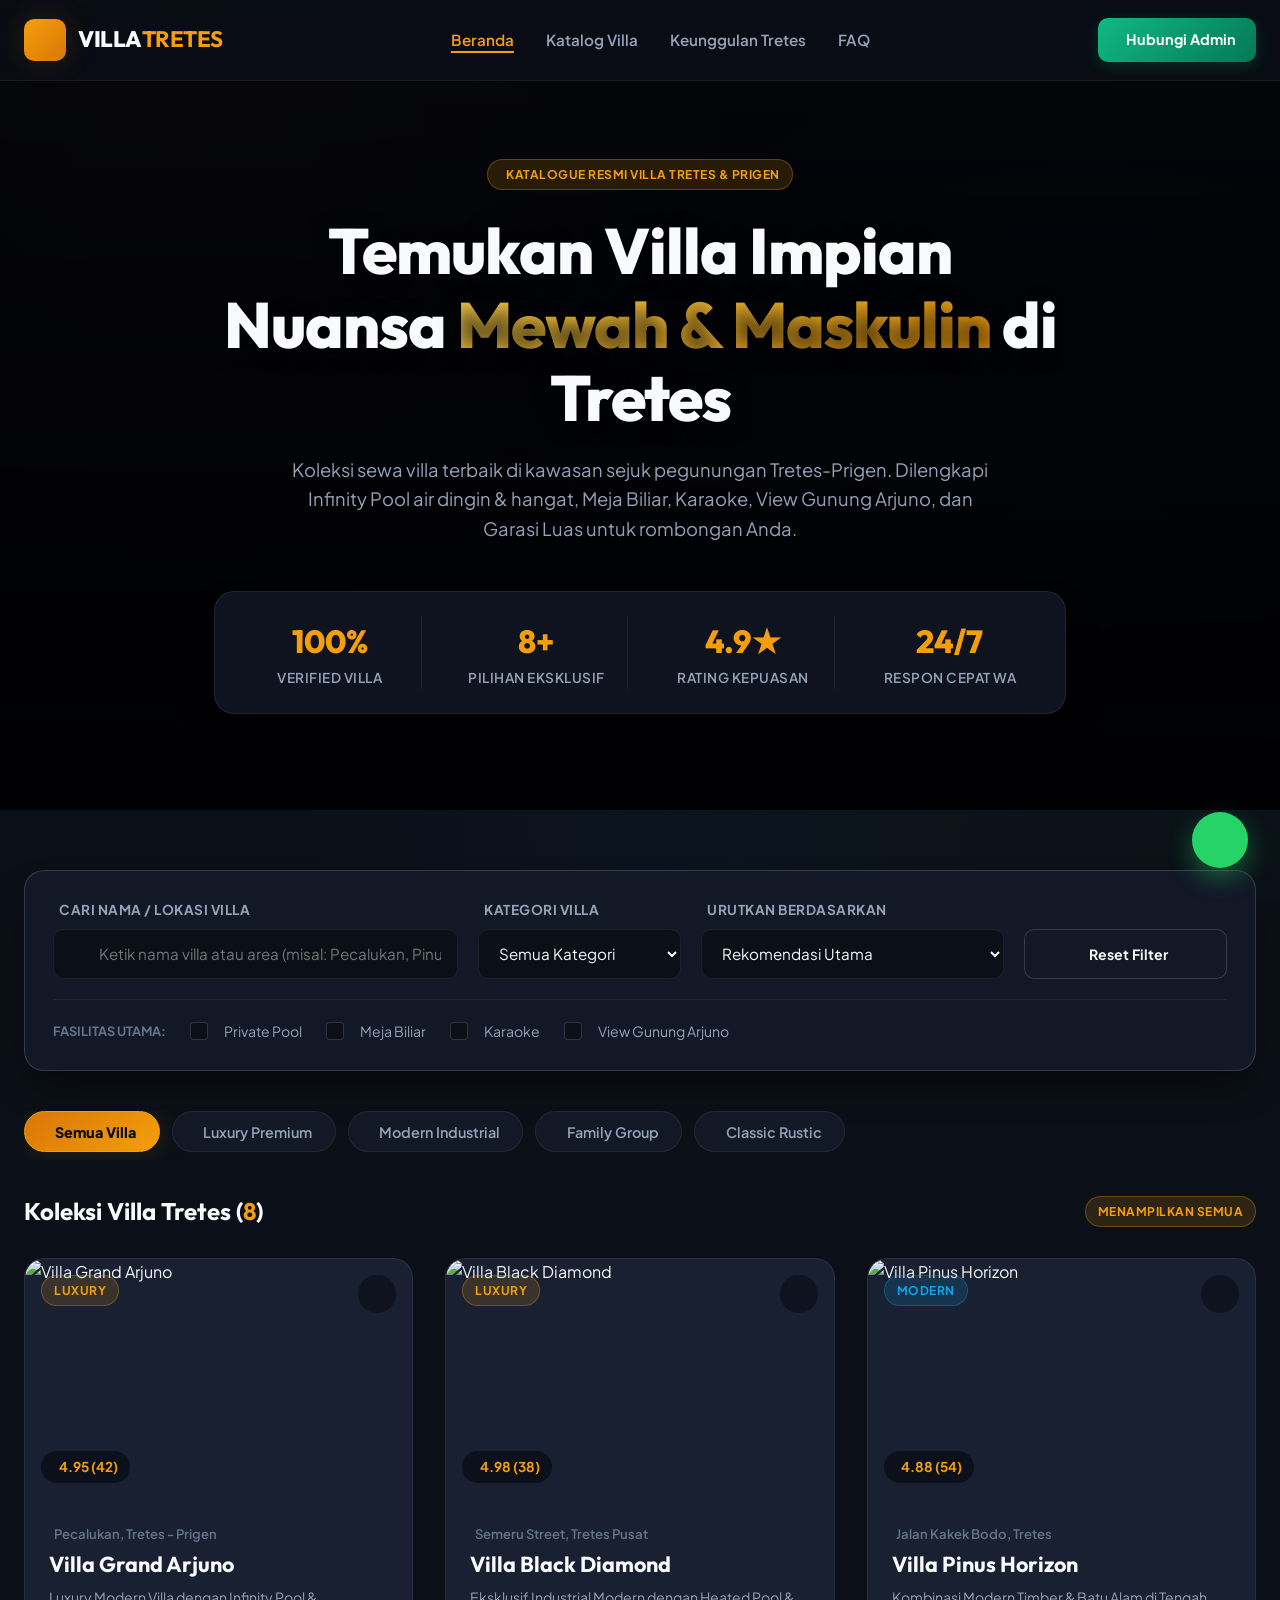
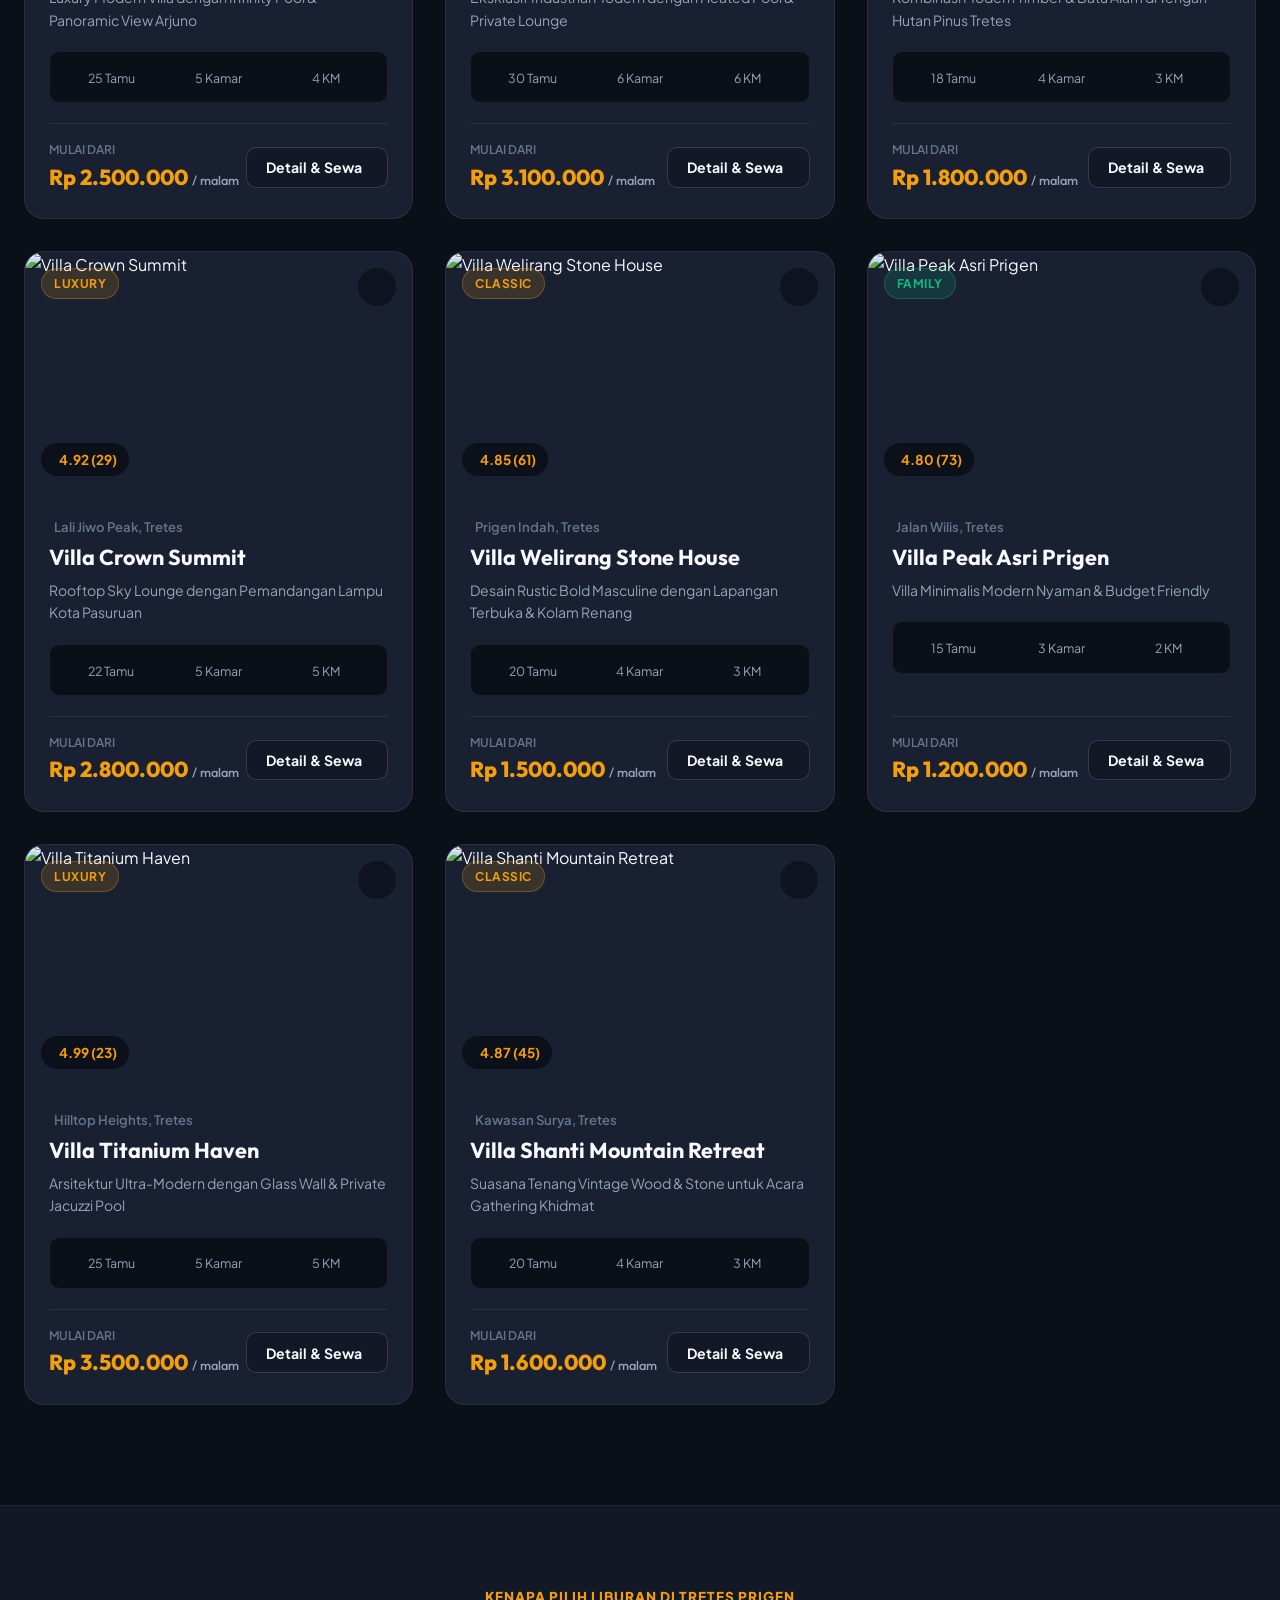
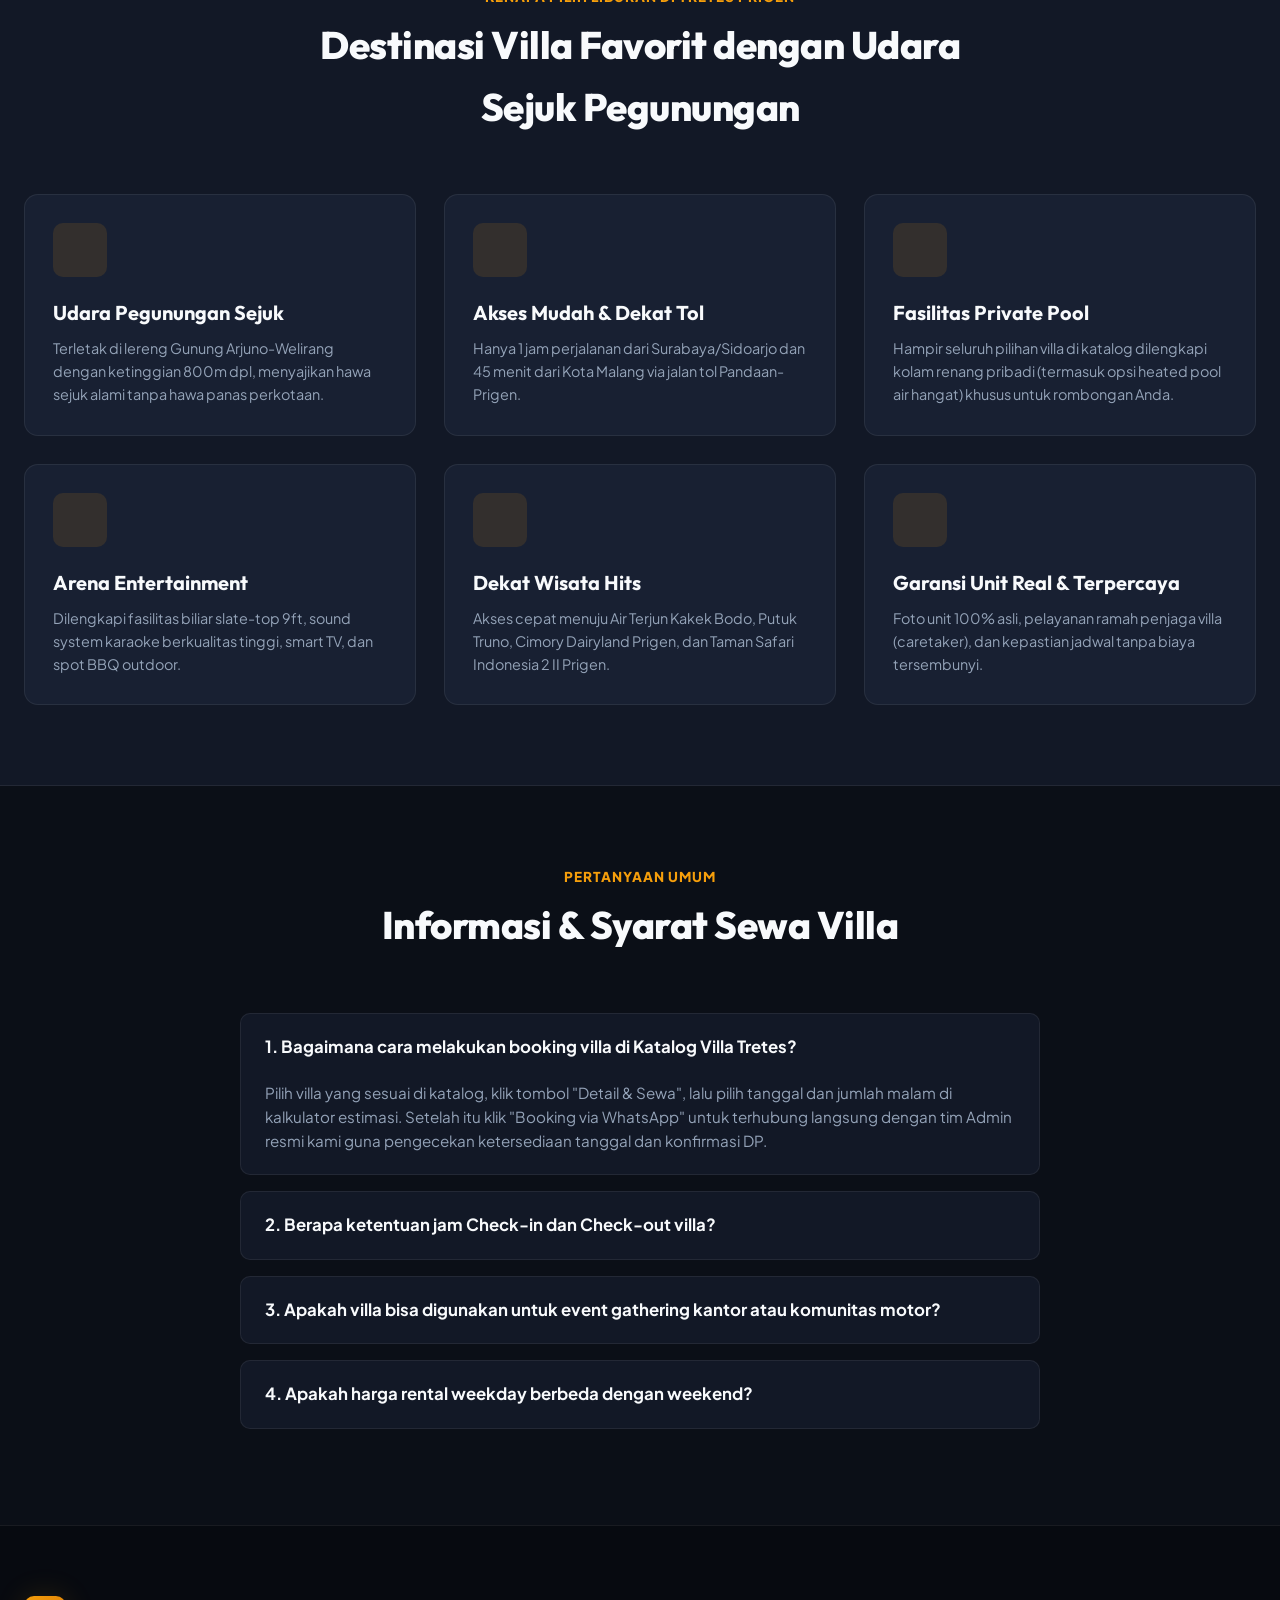
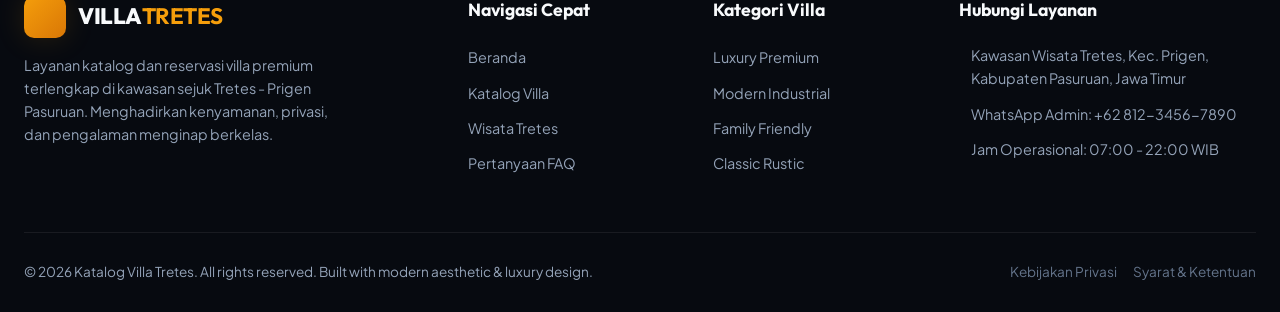
==== commit a0acfc48: "Add files via upload" ====
--- a/index.html
+++ b/index.html
@@ -44,7 +44,6 @@
           <li><a href="#katalog">Katalog Villa</a></li>
           <li><a href="#wisata">Keunggulan Tretes</a></li>
           <li><a href="#faq">FAQ</a></li>
-          <li><a href="admin.html" style="color: var(--accent-gold); font-weight: 700;"><i class="ri-settings-4-fill"></i> Admin Panel</a></li>
         </ul>
       </nav>
 
@@ -346,7 +345,6 @@
             <li><a href="#katalog">Katalog Villa</a></li>
             <li><a href="#wisata">Wisata Tretes</a></li>
             <li><a href="#faq">Pertanyaan FAQ</a></li>
-            <li><a href="admin.html" style="color: var(--accent-gold);"><i class="ri-settings-4-line"></i> Admin Dashboard</a></li>
           </ul>
         </div>
 
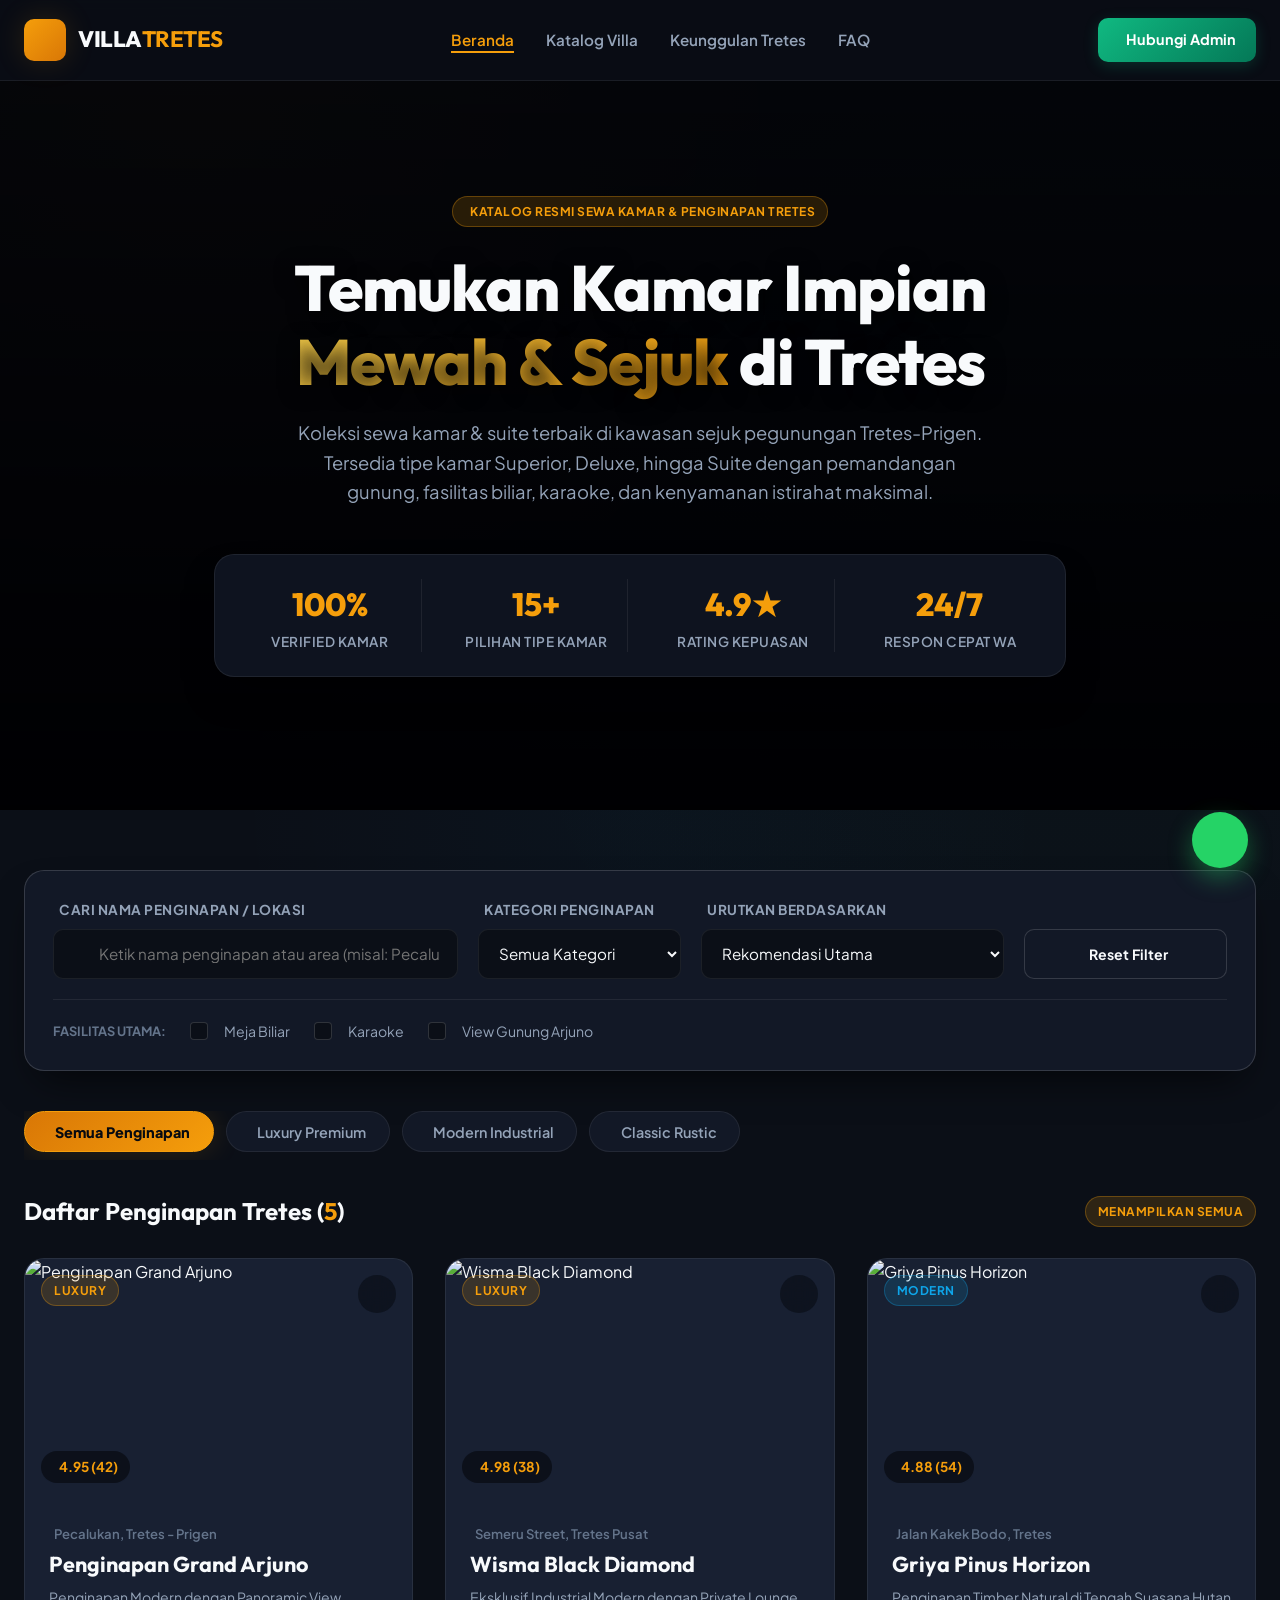
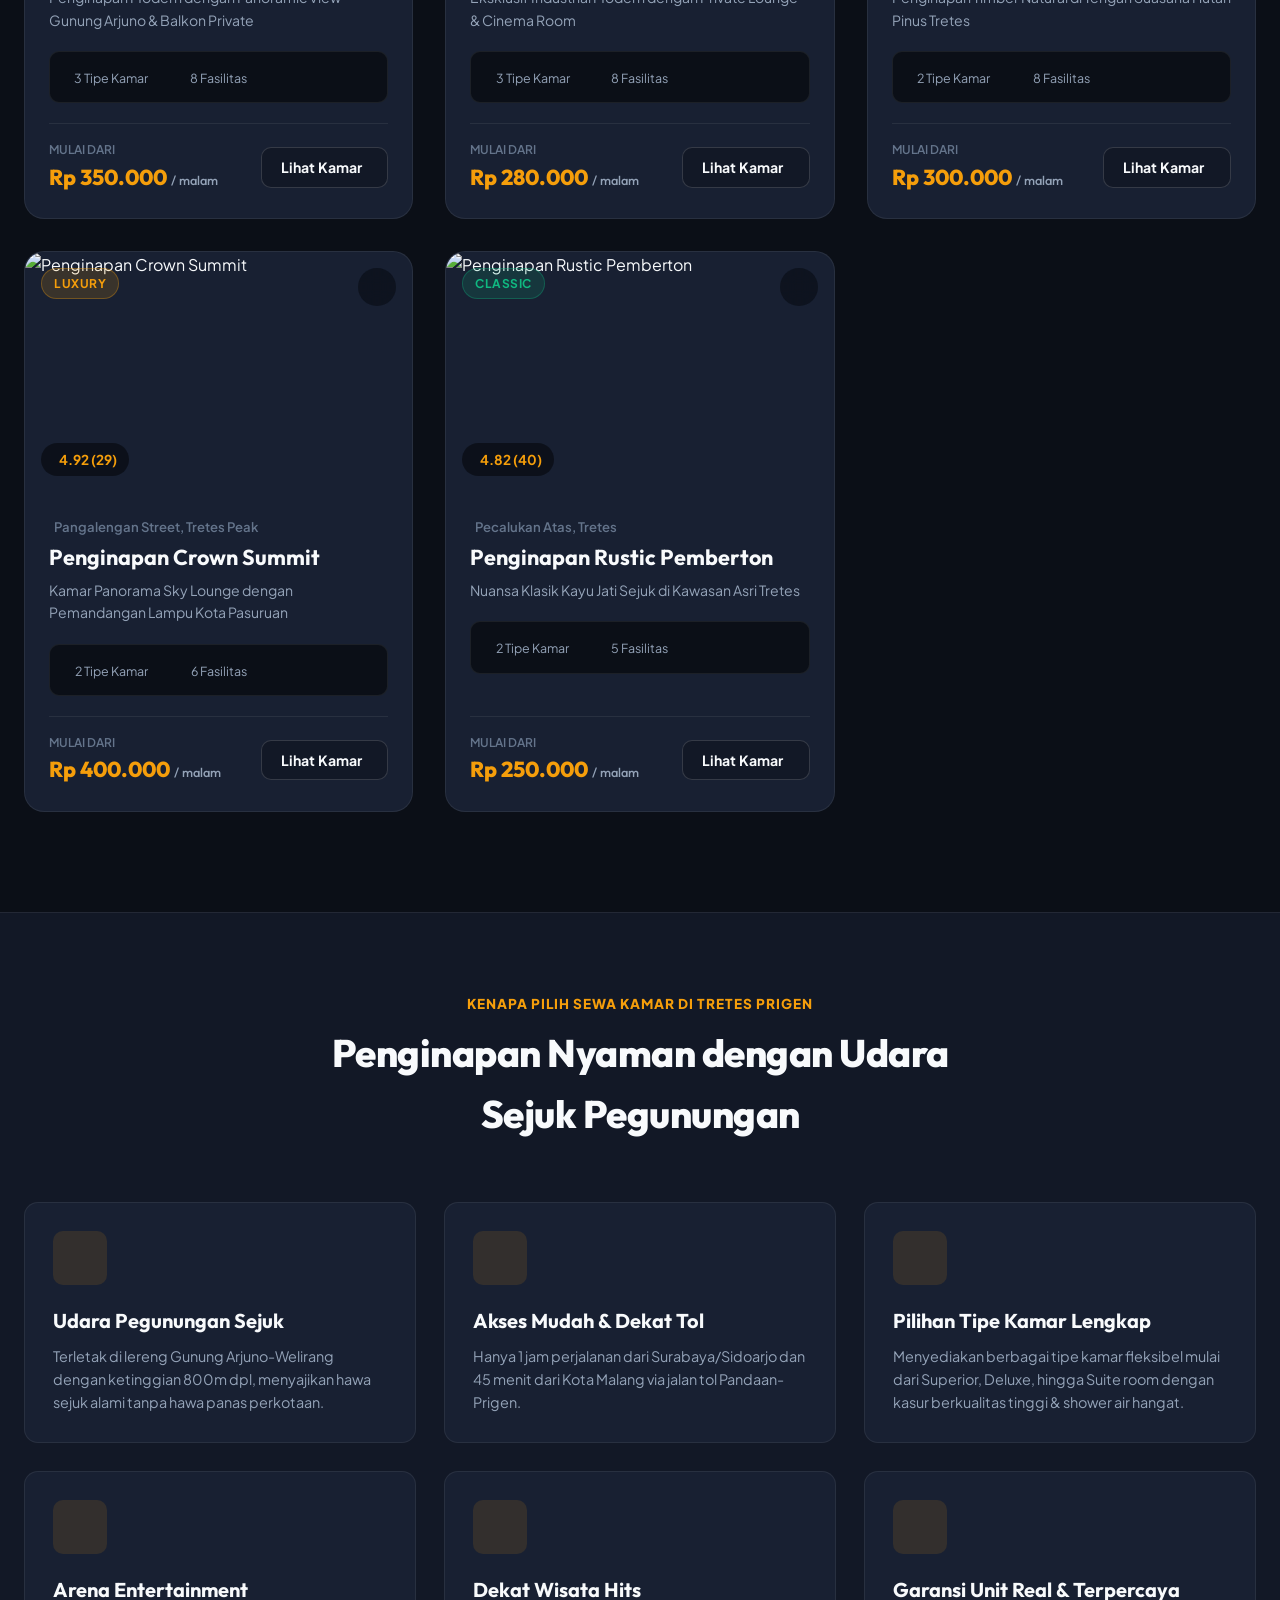
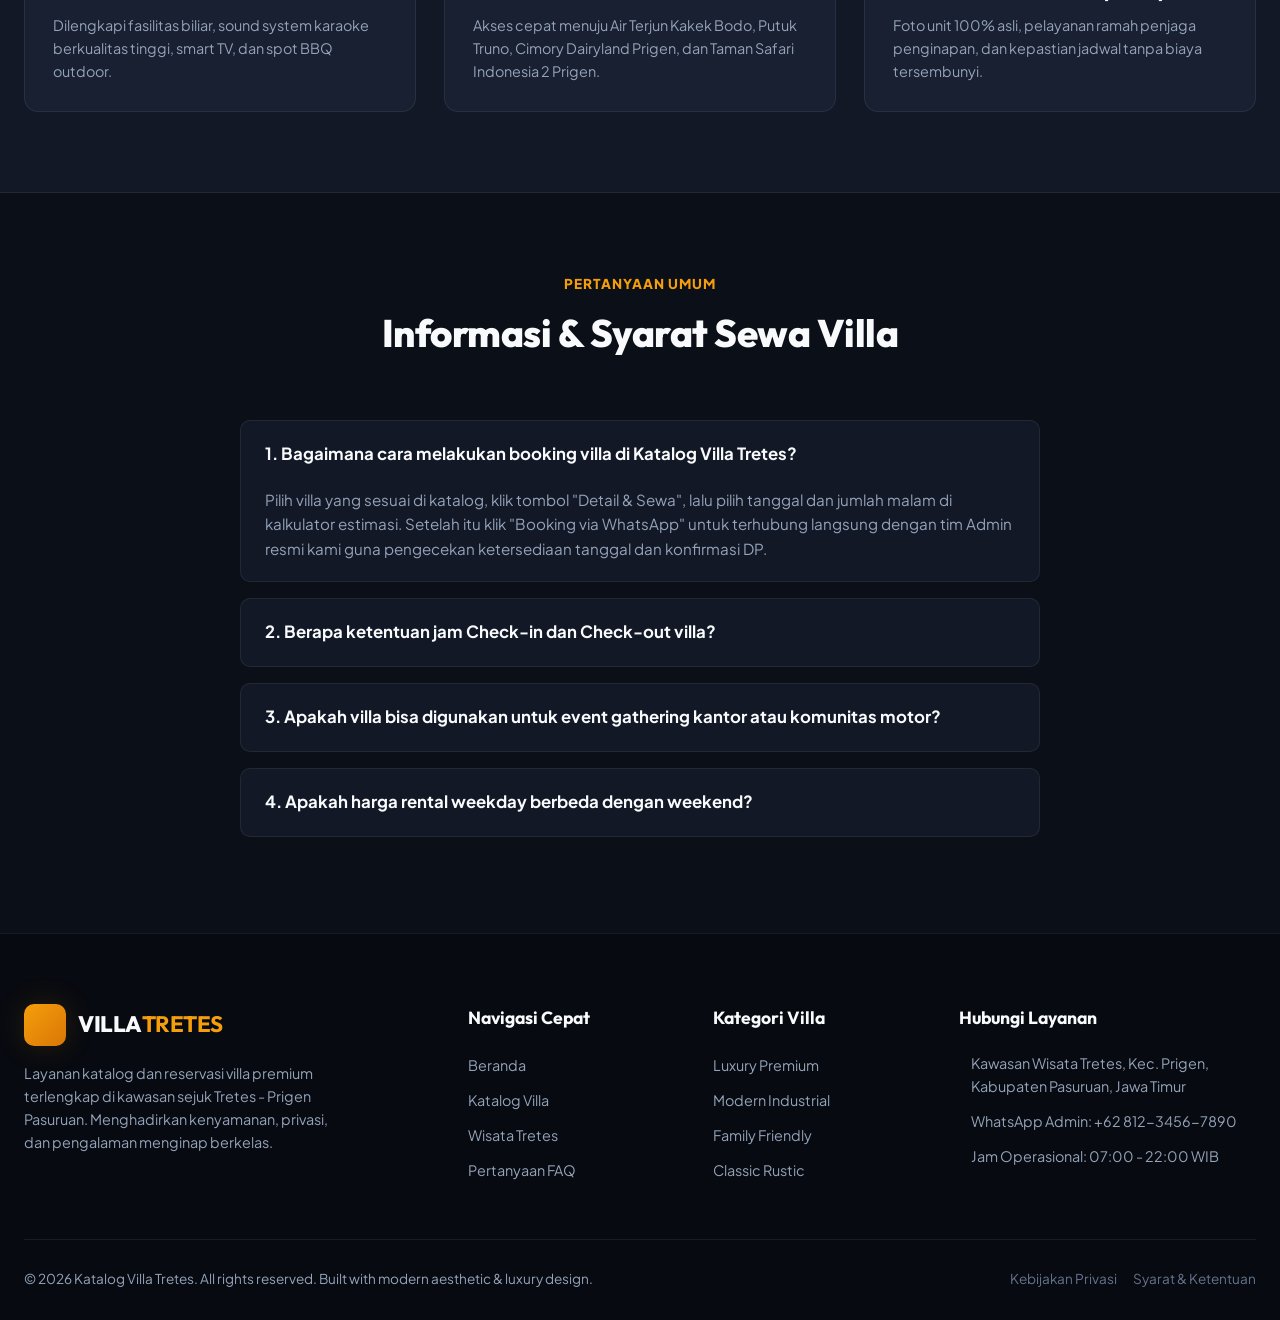
==== commit 4870b9c3: "Add files via upload" ====
--- a/index.html
+++ b/index.html
@@ -63,28 +63,27 @@
     <div class="container hero-content">
       <div class="hero-tagline-badge">
         <span class="badge badge-gold">
-          <i class="ri-shield-check-fill"></i> Katalogue Resmi Villa Tretes & Prigen
+          <i class="ri-shield-check-fill"></i> Katalog Resmi Sewa Kamar & Penginapan Tretes
         </span>
       </div>
 
       <h1 class="hero-title">
-        Temukan Villa Impian Nuansa <span>Mewah & Maskulin</span> di Tretes
+        Temukan Kamar Impian <span>Mewah & Sejuk</span> di Tretes
       </h1>
 
       <p class="hero-subtitle">
-        Koleksi sewa villa terbaik di kawasan sejuk pegunungan Tretes-Prigen. Dilengkapi Infinity Pool air dingin &
-        hangat, Meja Biliar, Karaoke, View Gunung Arjuno, dan Garasi Luas untuk rombongan Anda.
+        Koleksi sewa kamar & suite terbaik di kawasan sejuk pegunungan Tretes-Prigen. Tersedia tipe kamar Superior, Deluxe, hingga Suite dengan pemandangan gunung, fasilitas biliar, karaoke, dan kenyamanan istirahat maksimal.
       </p>
 
       <!-- Quick Stats Bar -->
       <div class="hero-stats">
         <div class="stat-item">
           <div class="stat-number">100%</div>
-          <div class="stat-label">Verified Villa</div>
+          <div class="stat-label">Verified Kamar</div>
         </div>
         <div class="stat-item">
-          <div class="stat-number">8+</div>
-          <div class="stat-label">Pilihan Eksklusif</div>
+          <div class="stat-number">15+</div>
+          <div class="stat-label">Pilihan Tipe Kamar</div>
         </div>
         <div class="stat-item">
           <div class="stat-number">4.9★</div>
@@ -107,22 +106,21 @@
         <div class="filter-grid">
           <!-- Search input -->
           <div class="filter-group">
-            <label for="searchInput"><i class="ri-search-2-line"></i> Cari Nama / Lokasi Villa</label>
+            <label for="searchInput"><i class="ri-search-2-line"></i> Cari Nama Penginapan / Lokasi</label>
             <div class="input-with-icon">
               <i class="ri-search-line"></i>
               <input type="text" id="searchInput" class="input-control"
-                placeholder="Ketik nama villa atau area (misal: Pecalukan, Pinus)...">
+                placeholder="Ketik nama penginapan atau area (misal: Pecalukan, Pinus)...">
             </div>
           </div>
 
           <!-- Category filter dropdown -->
           <div class="filter-group">
-            <label for="categorySelect"><i class="ri-building-line"></i> Kategori Villa</label>
+            <label for="categorySelect"><i class="ri-building-line"></i> Kategori Penginapan</label>
             <select id="categorySelect" class="select-control">
               <option value="ALL">Semua Kategori</option>
               <option value="Luxury">Luxury Premium</option>
               <option value="Modern">Modern Industrial</option>
-              <option value="Family">Family Friendly</option>
               <option value="Classic">Classic Rustic</option>
             </select>
           </div>
@@ -132,10 +130,9 @@
             <label for="sortSelect"><i class="ri-arrow-up-down-line"></i> Urutkan Berdasarkan</label>
             <select id="sortSelect" class="select-control">
               <option value="DEFAULT">Rekomendasi Utama</option>
-              <option value="PRICE_LOW">Harga Termurah</option>
-              <option value="PRICE_HIGH">Harga Tertinggi</option>
+              <option value="PRICE_LOW">Harga Kamar Termurah</option>
+              <option value="PRICE_HIGH">Harga Kamar Tertinggi</option>
               <option value="RATING">Rating Tertinggi</option>
-              <option value="CAPACITY">Kapasitas Terbesar</option>
             </select>
           </div>
 
@@ -148,18 +145,13 @@
           </div>
         </div>
 
-        <!-- Feature Checkbox Chips -->
+        <!-- Feature Checkbox Chips (NO POOL) -->
         <div class="feature-toggles">
           <span
             style="font-size: 0.8rem; font-weight: 700; color: var(--text-muted); text-transform: uppercase;">Fasilitas
             Utama:</span>
 
           <label class="toggle-chip">
-            <input type="checkbox" id="filterPool" value="Private Pool">
-            <i class="ri-water-flash-line" style="color: var(--accent-cyan);"></i> Private Pool
-          </label>
-
-          <label class="toggle-chip">
             <input type="checkbox" id="filterBilliard" value="Meja Biliar">
             <i class="ri-gamepad-line" style="color: var(--accent-gold);"></i> Meja Biliar
           </label>
@@ -171,23 +163,22 @@
 
           <label class="toggle-chip">
             <input type="checkbox" id="filterMountainView" value="View Gunung">
-            <i class="ri-landscape-line" style="color: var(--accent-gold);"></i> View Gunung Arjuno
+            <i class="ri-landscape-line" style="color: var(--accent-cyan);"></i> View Gunung Arjuno
           </label>
         </div>
       </div>
 
       <!-- Quick Category Pills -->
       <div class="category-tabs">
-        <button class="tab-btn active" data-category="ALL"><i class="ri-grid-fill"></i> Semua Villa</button>
+        <button class="tab-btn active" data-category="ALL"><i class="ri-grid-fill"></i> Semua Penginapan</button>
         <button class="tab-btn" data-category="Luxury"><i class="ri-vip-crown-fill"></i> Luxury Premium</button>
         <button class="tab-btn" data-category="Modern"><i class="ri-building-4-fill"></i> Modern Industrial</button>
-        <button class="tab-btn" data-category="Family"><i class="ri-team-fill"></i> Family Group</button>
         <button class="tab-btn" data-category="Classic"><i class="ri-home-heart-fill"></i> Classic Rustic</button>
       </div>
 
       <!-- Results Count Header -->
       <div class="catalog-results-header">
-        <h2 class="results-title">Koleksi Villa Tretes (<span id="resultsCount">0</span>)</h2>
+        <h2 class="results-title">Daftar Penginapan Tretes (<span id="resultsCount">0</span>)</h2>
         <span class="badge badge-gold" id="activeFilterBadge">Menampilkan Semua</span>
       </div>
 
@@ -199,9 +190,9 @@
       <!-- Empty State -->
       <div class="empty-state" id="emptyState" style="display: none;">
         <i class="ri-search-eye-line"></i>
-        <h3>Villa Tidak Ditemukan</h3>
+        <h3>Penginapan Tidak Ditemukan</h3>
         <p style="color: var(--text-secondary); max-width: 450px; margin: 0.5rem auto 1.5rem auto;">
-          Tidak ada villa yang cocok dengan filter atau kata kunci pencarian Anda. Coba kurangi filter atau reset
+          Tidak ada penginapan yang cocok dengan filter atau kata kunci pencarian Anda. Coba kurangi filter atau reset
           pencarian.
         </p>
         <button class="btn-header-wa" onclick="resetFilters()">
@@ -216,8 +207,8 @@
   <section class="destination-section" id="wisata">
     <div class="container">
       <div class="section-header">
-        <span class="section-subtitle">Kenapa Pilih Liburan Di Tretes Prigen</span>
-        <h2 class="section-title">Destinasi Villa Favorit dengan Udara Sejuk Pegunungan</h2>
+        <span class="section-subtitle">Kenapa Pilih Sewa Kamar Di Tretes Prigen</span>
+        <h2 class="section-title">Penginapan Nyaman dengan Udara Sejuk Pegunungan</h2>
       </div>
 
       <div class="destination-grid">
@@ -236,31 +227,28 @@
         </div>
 
         <div class="dest-card">
-          <div class="dest-icon"><i class="ri-water-flash-fill"></i></div>
-          <h3 class="dest-title">Fasilitas Private Pool</h3>
-          <p class="dest-desc">Hampir seluruh pilihan villa di katalog dilengkapi kolam renang pribadi (termasuk opsi
-            heated pool air hangat) khusus untuk rombongan Anda.</p>
+          <div class="dest-icon"><i class="ri-hotel-bed-line"></i></div>
+          <h3 class="dest-title">Pilihan Tipe Kamar Lengkap</h3>
+          <p class="dest-desc">Menyediakan berbagai tipe kamar fleksibel mulai dari Superior, Deluxe, hingga Suite room dengan kasur berkualitas tinggi & shower air hangat.</p>
         </div>
 
         <div class="dest-card">
           <div class="dest-icon"><i class="ri-goblet-line"></i></div>
           <h3 class="dest-title">Arena Entertainment</h3>
-          <p class="dest-desc">Dilengkapi fasilitas biliar slate-top 9ft, sound system karaoke berkualitas tinggi, smart
-            TV, dan spot BBQ outdoor.</p>
+          <p class="dest-desc">Dilengkapi fasilitas biliar, sound system karaoke berkualitas tinggi, smart TV, dan spot BBQ outdoor.</p>
         </div>
 
         <div class="dest-card">
           <div class="dest-icon"><i class="ri-map-pin-2-fill"></i></div>
           <h3 class="dest-title">Dekat Wisata Hits</h3>
           <p class="dest-desc">Akses cepat menuju Air Terjun Kakek Bodo, Putuk Truno, Cimory Dairyland Prigen, dan Taman
-            Safari Indonesia 2 II Prigen.</p>
+            Safari Indonesia 2 Prigen.</p>
         </div>
 
         <div class="dest-card">
           <div class="dest-icon"><i class="ri-shield-star-fill"></i></div>
           <h3 class="dest-title">Garansi Unit Real & Terpercaya</h3>
-          <p class="dest-desc">Foto unit 100% asli, pelayanan ramah penjaga villa (caretaker), dan kepastian jadwal
-            tanpa biaya tersembunyi.</p>
+          <p class="dest-desc">Foto unit 100% asli, pelayanan ramah penjaga penginapan, dan kepastian jadwal tanpa biaya tersembunyi.</p>
         </div>
       </div>
     </div>
--- a/style.css
+++ b/style.css
@@ -1375,6 +1375,77 @@
   background: #EF4444;
   color: #FFFFFF;
 }
+
+/* ==========================================================================
+   ROOM TYPES & MODAL EXTENSION STYLES
+   ========================================================================== */
+.room-selector-wrapper {
+  background: var(--bg-card);
+  border: 1px solid var(--border-bold);
+  padding: 1rem;
+  border-radius: var(--radius-md);
+}
+
+.room-tabs-list {
+  display: flex;
+  gap: 0.75rem;
+  overflow-x: auto;
+  padding-bottom: 0.25rem;
+}
+
+.room-tab-btn {
+  background: var(--bg-primary);
+  border: 1px solid var(--border-subtle);
+  color: var(--text-secondary);
+  padding: 0.6rem 1rem;
+  border-radius: var(--radius-sm);
+  font-family: var(--font-heading);
+  font-weight: 600;
+  font-size: 0.88rem;
+  cursor: pointer;
+  white-space: nowrap;
+  transition: var(--transition);
+  text-align: left;
+}
+
+.room-tab-btn:hover {
+  border-color: var(--accent-gold);
+  color: var(--text-primary);
+}
+
+.room-tab-btn.active {
+  background: linear-gradient(135deg, var(--accent-gold-dark), var(--accent-gold));
+  color: var(--bg-darkest);
+  border-color: var(--accent-gold-light);
+  box-shadow: 0 4px 15px rgba(245, 158, 11, 0.3);
+}
+
+/* Admin Room Management Card in Modal */
+.admin-room-card {
+  background: var(--bg-secondary);
+  border: 1px solid var(--border-bold);
+  border-radius: var(--radius-md);
+  padding: 1.25rem;
+  margin-bottom: 1.25rem;
+  position: relative;
+}
+
+.admin-room-header {
+  display: flex;
+  justify-content: space-between;
+  align-items: center;
+  margin-bottom: 1rem;
+  padding-bottom: 0.5rem;
+  border-bottom: 1px solid var(--border-subtle);
+}
+
+.admin-room-title {
+  font-family: var(--font-heading);
+  font-size: 1.1rem;
+  color: var(--accent-gold);
+  font-weight: 700;
+}
+
 
 /* ==========================================================================
    RESPONSIVE LAYOUT & MOBILE PHONE OPTIMIZATIONS
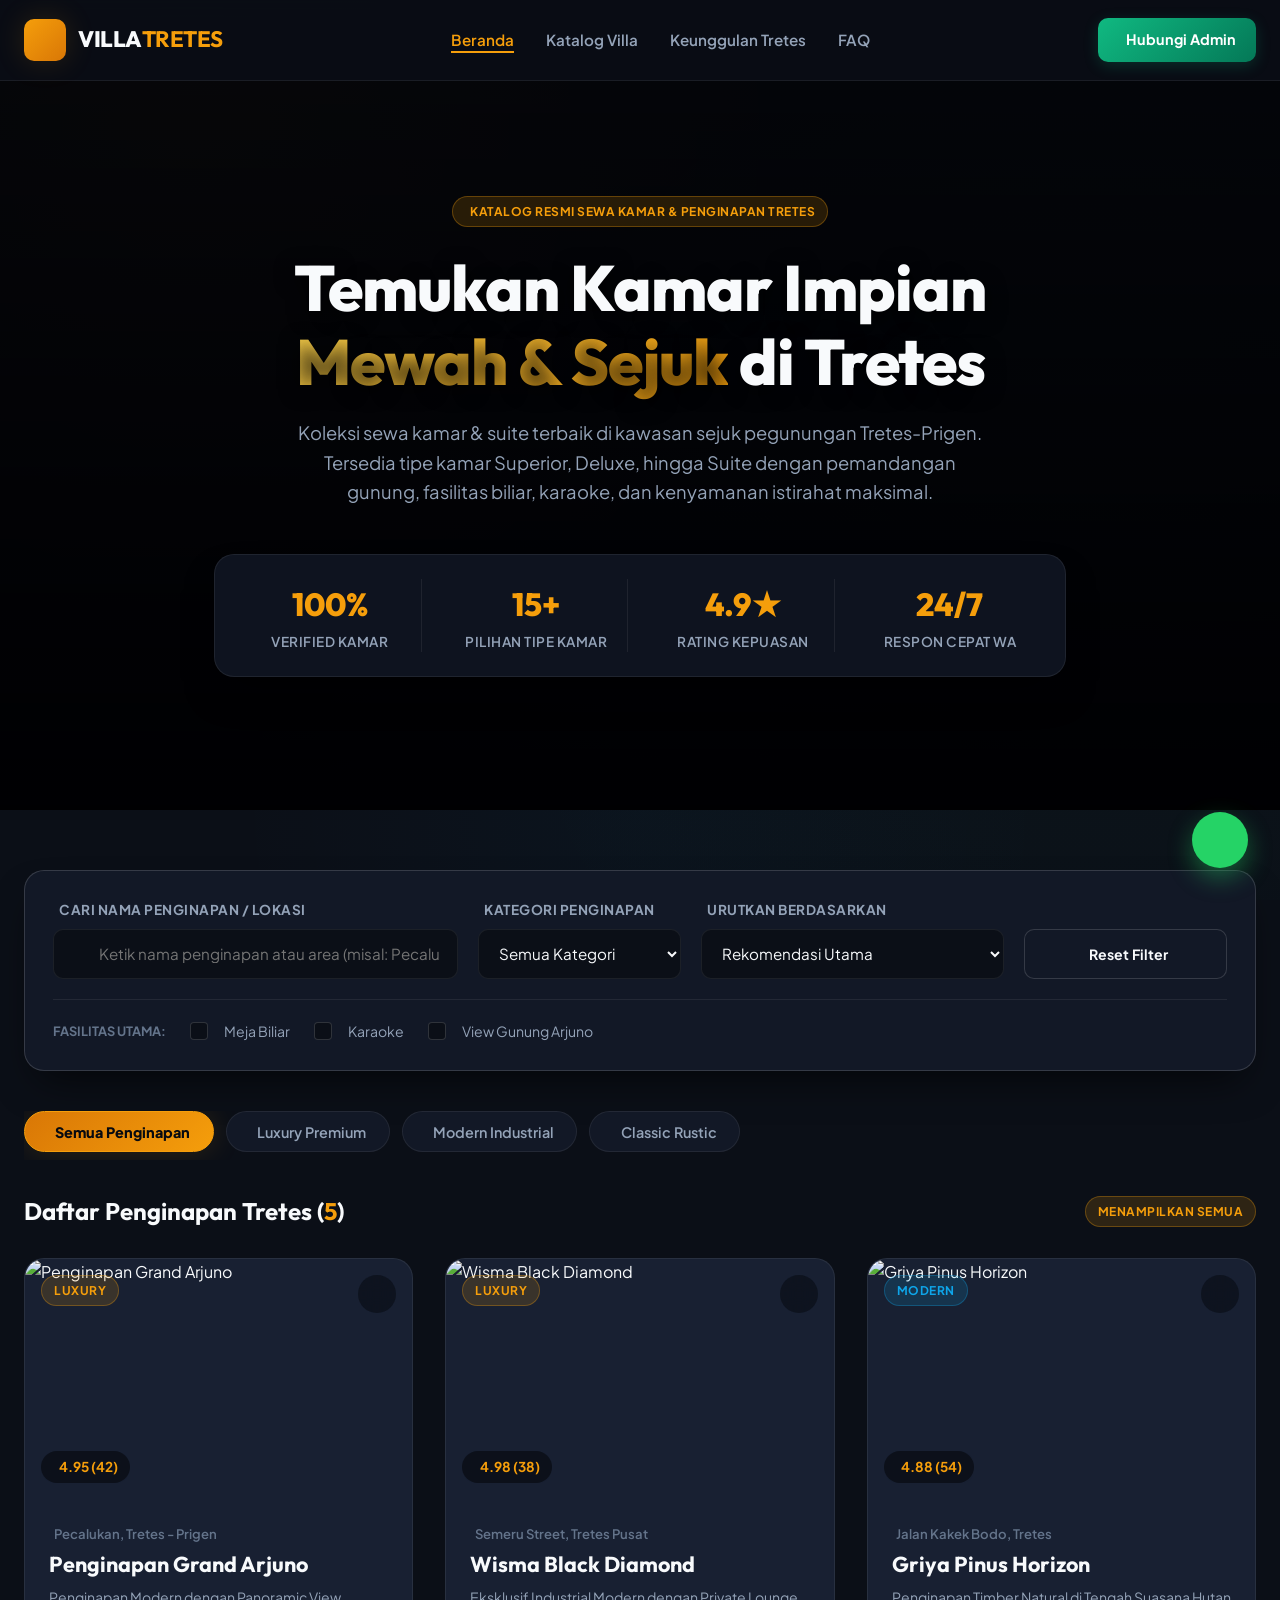
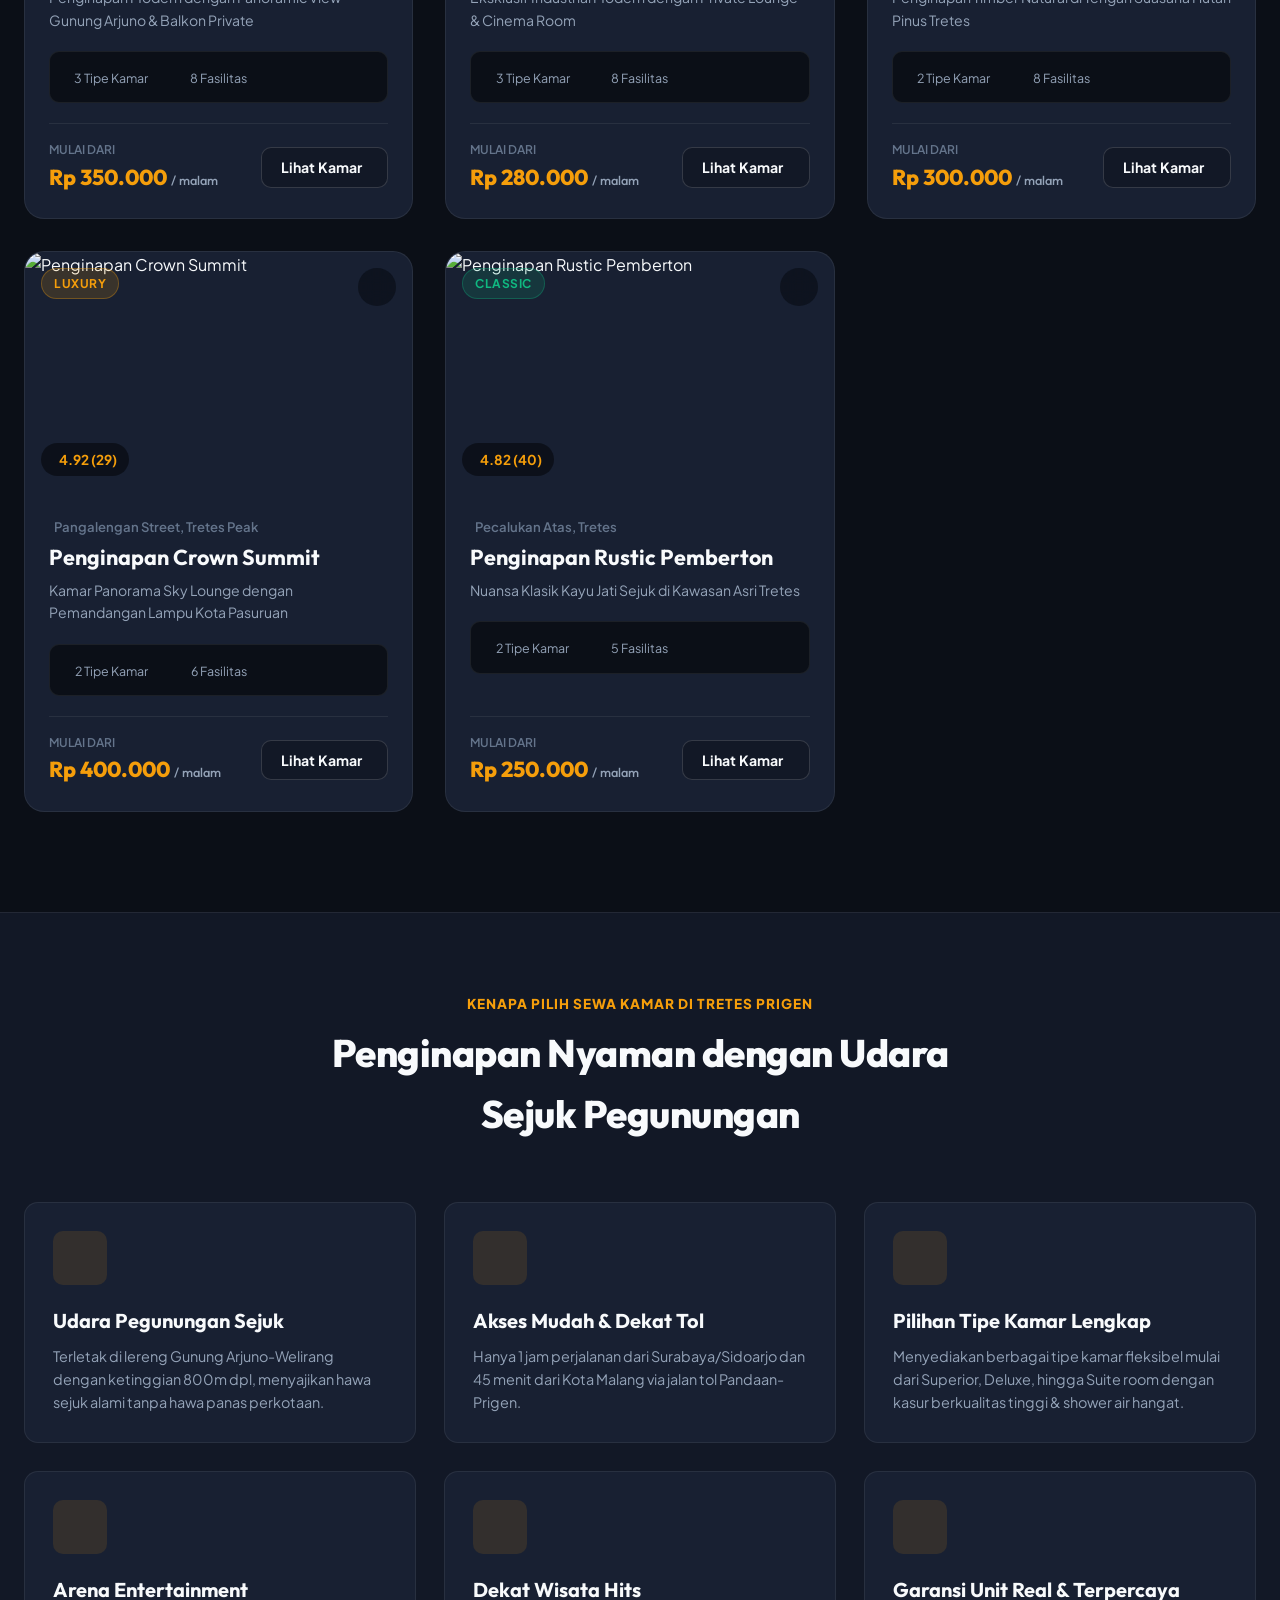
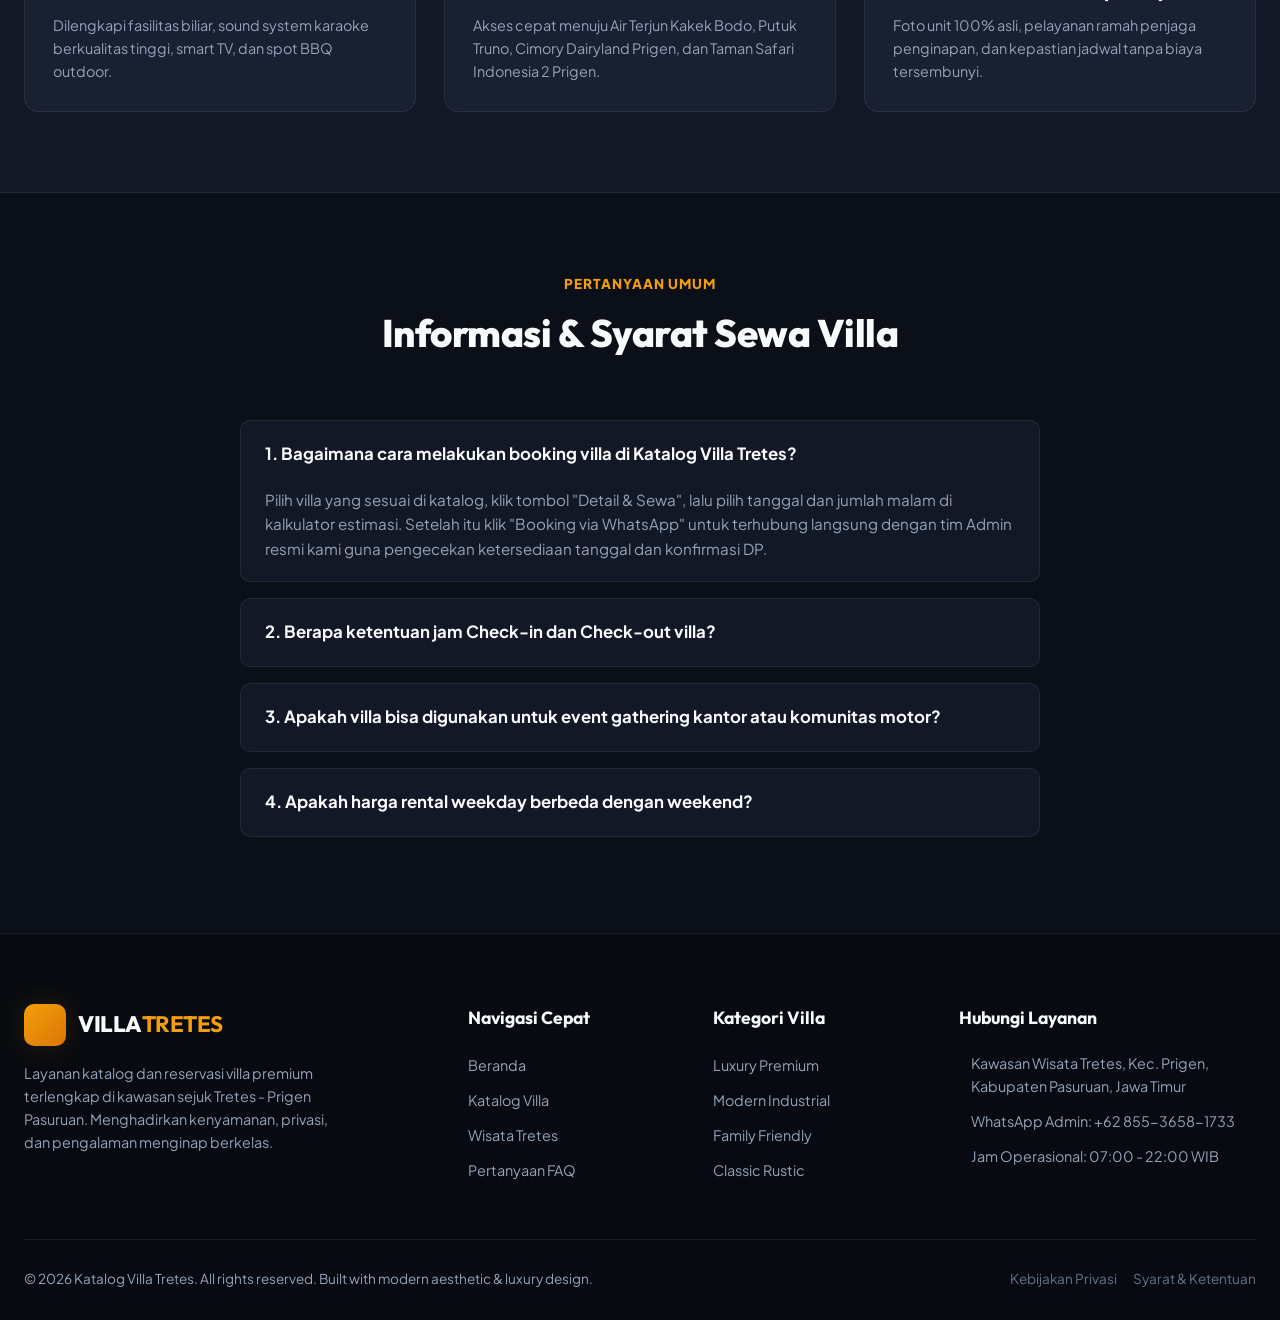
==== commit c433c07a: "Add files via upload" ====
--- a/index.html
+++ b/index.html
@@ -72,7 +72,8 @@
       </h1>
 
       <p class="hero-subtitle">
-        Koleksi sewa kamar & suite terbaik di kawasan sejuk pegunungan Tretes-Prigen. Tersedia tipe kamar Superior, Deluxe, hingga Suite dengan pemandangan gunung, fasilitas biliar, karaoke, dan kenyamanan istirahat maksimal.
+        Koleksi sewa kamar & suite terbaik di kawasan sejuk pegunungan Tretes-Prigen. Tersedia tipe kamar Superior,
+        Deluxe, hingga Suite dengan pemandangan gunung, fasilitas biliar, karaoke, dan kenyamanan istirahat maksimal.
       </p>
 
       <!-- Quick Stats Bar -->
@@ -229,13 +230,15 @@
         <div class="dest-card">
           <div class="dest-icon"><i class="ri-hotel-bed-line"></i></div>
           <h3 class="dest-title">Pilihan Tipe Kamar Lengkap</h3>
-          <p class="dest-desc">Menyediakan berbagai tipe kamar fleksibel mulai dari Superior, Deluxe, hingga Suite room dengan kasur berkualitas tinggi & shower air hangat.</p>
+          <p class="dest-desc">Menyediakan berbagai tipe kamar fleksibel mulai dari Superior, Deluxe, hingga Suite room
+            dengan kasur berkualitas tinggi & shower air hangat.</p>
         </div>
 
         <div class="dest-card">
           <div class="dest-icon"><i class="ri-goblet-line"></i></div>
           <h3 class="dest-title">Arena Entertainment</h3>
-          <p class="dest-desc">Dilengkapi fasilitas biliar, sound system karaoke berkualitas tinggi, smart TV, dan spot BBQ outdoor.</p>
+          <p class="dest-desc">Dilengkapi fasilitas biliar, sound system karaoke berkualitas tinggi, smart TV, dan spot
+            BBQ outdoor.</p>
         </div>
 
         <div class="dest-card">
@@ -248,7 +251,8 @@
         <div class="dest-card">
           <div class="dest-icon"><i class="ri-shield-star-fill"></i></div>
           <h3 class="dest-title">Garansi Unit Real & Terpercaya</h3>
-          <p class="dest-desc">Foto unit 100% asli, pelayanan ramah penjaga penginapan, dan kepastian jadwal tanpa biaya tersembunyi.</p>
+          <p class="dest-desc">Foto unit 100% asli, pelayanan ramah penjaga penginapan, dan kepastian jadwal tanpa biaya
+            tersembunyi.</p>
         </div>
       </div>
     </div>
@@ -354,7 +358,7 @@
           </div>
           <div class="footer-contact-item">
             <i class="ri-whatsapp-fill"></i>
-            <span>WhatsApp Admin: +62 812-3456-7890</span>
+            <span>WhatsApp Admin: +62 855-3658-1733</span>
           </div>
           <div class="footer-contact-item">
             <i class="ri-time-fill"></i>
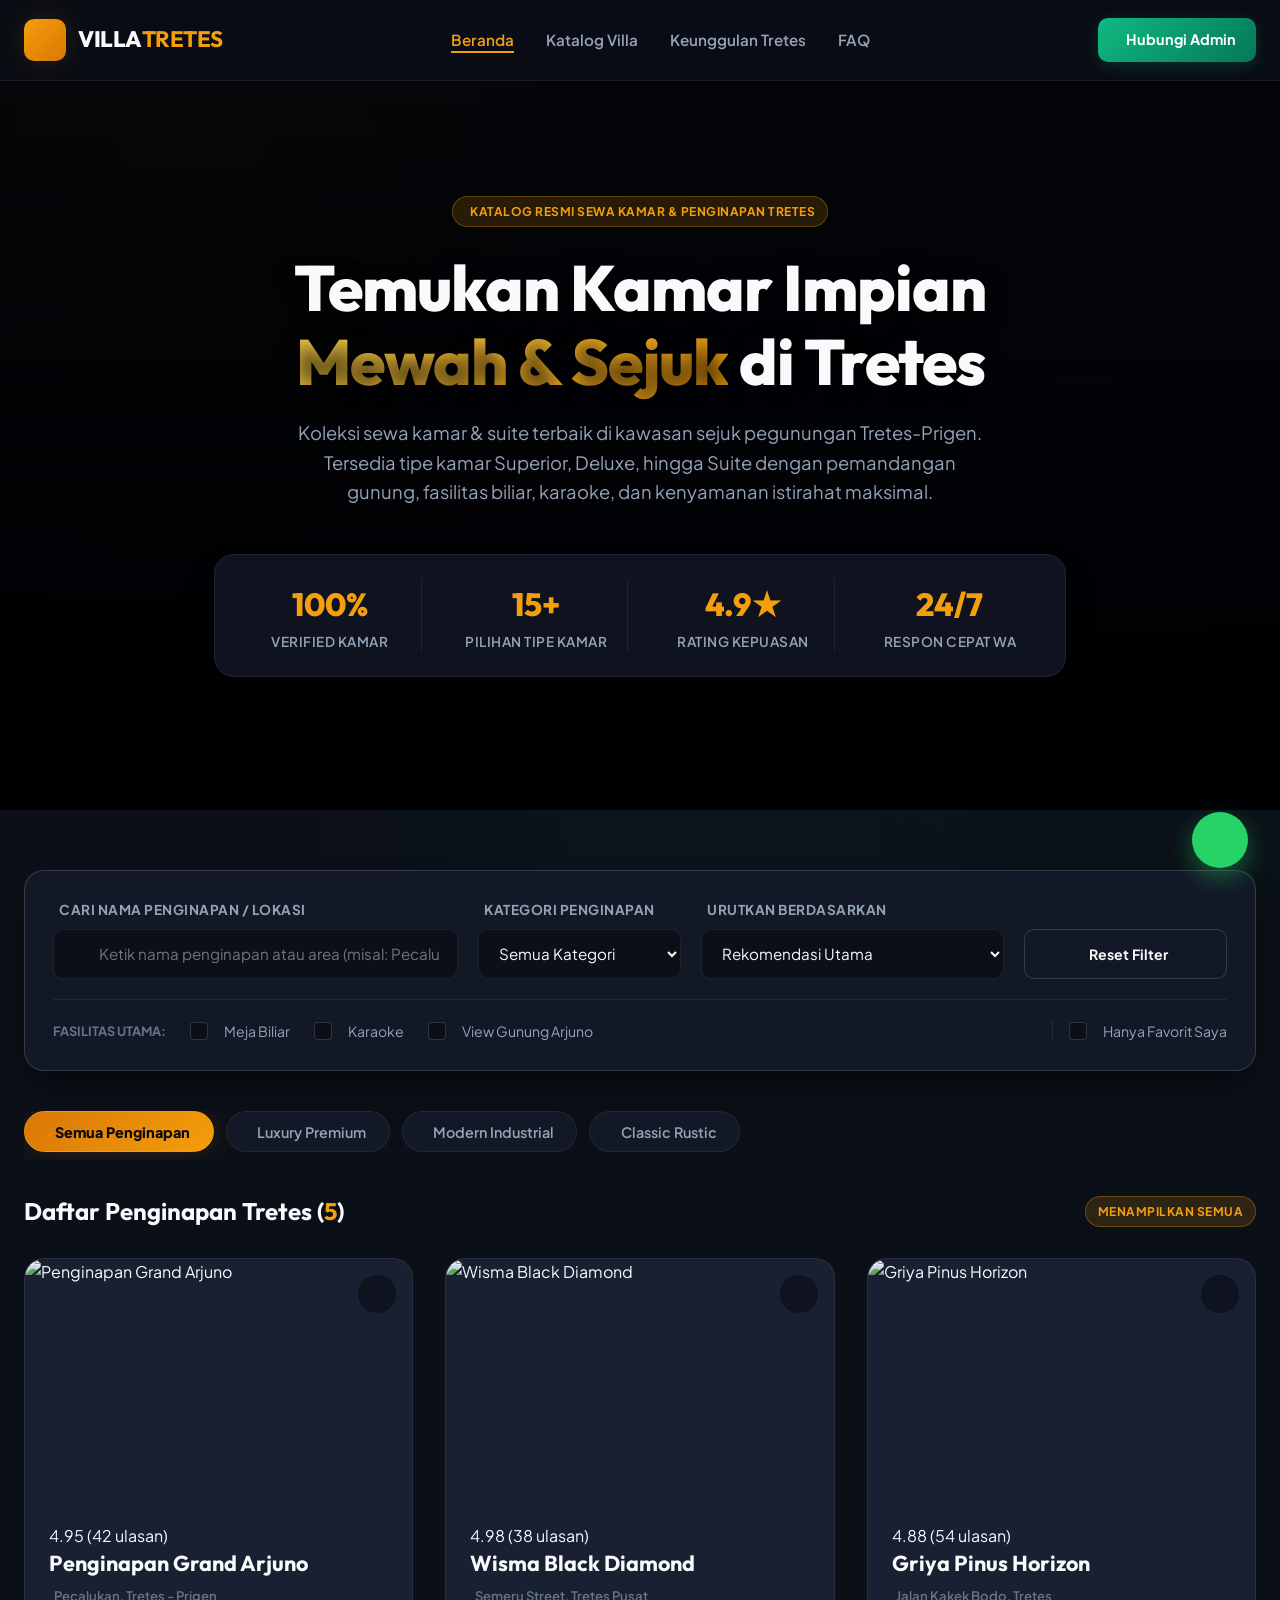
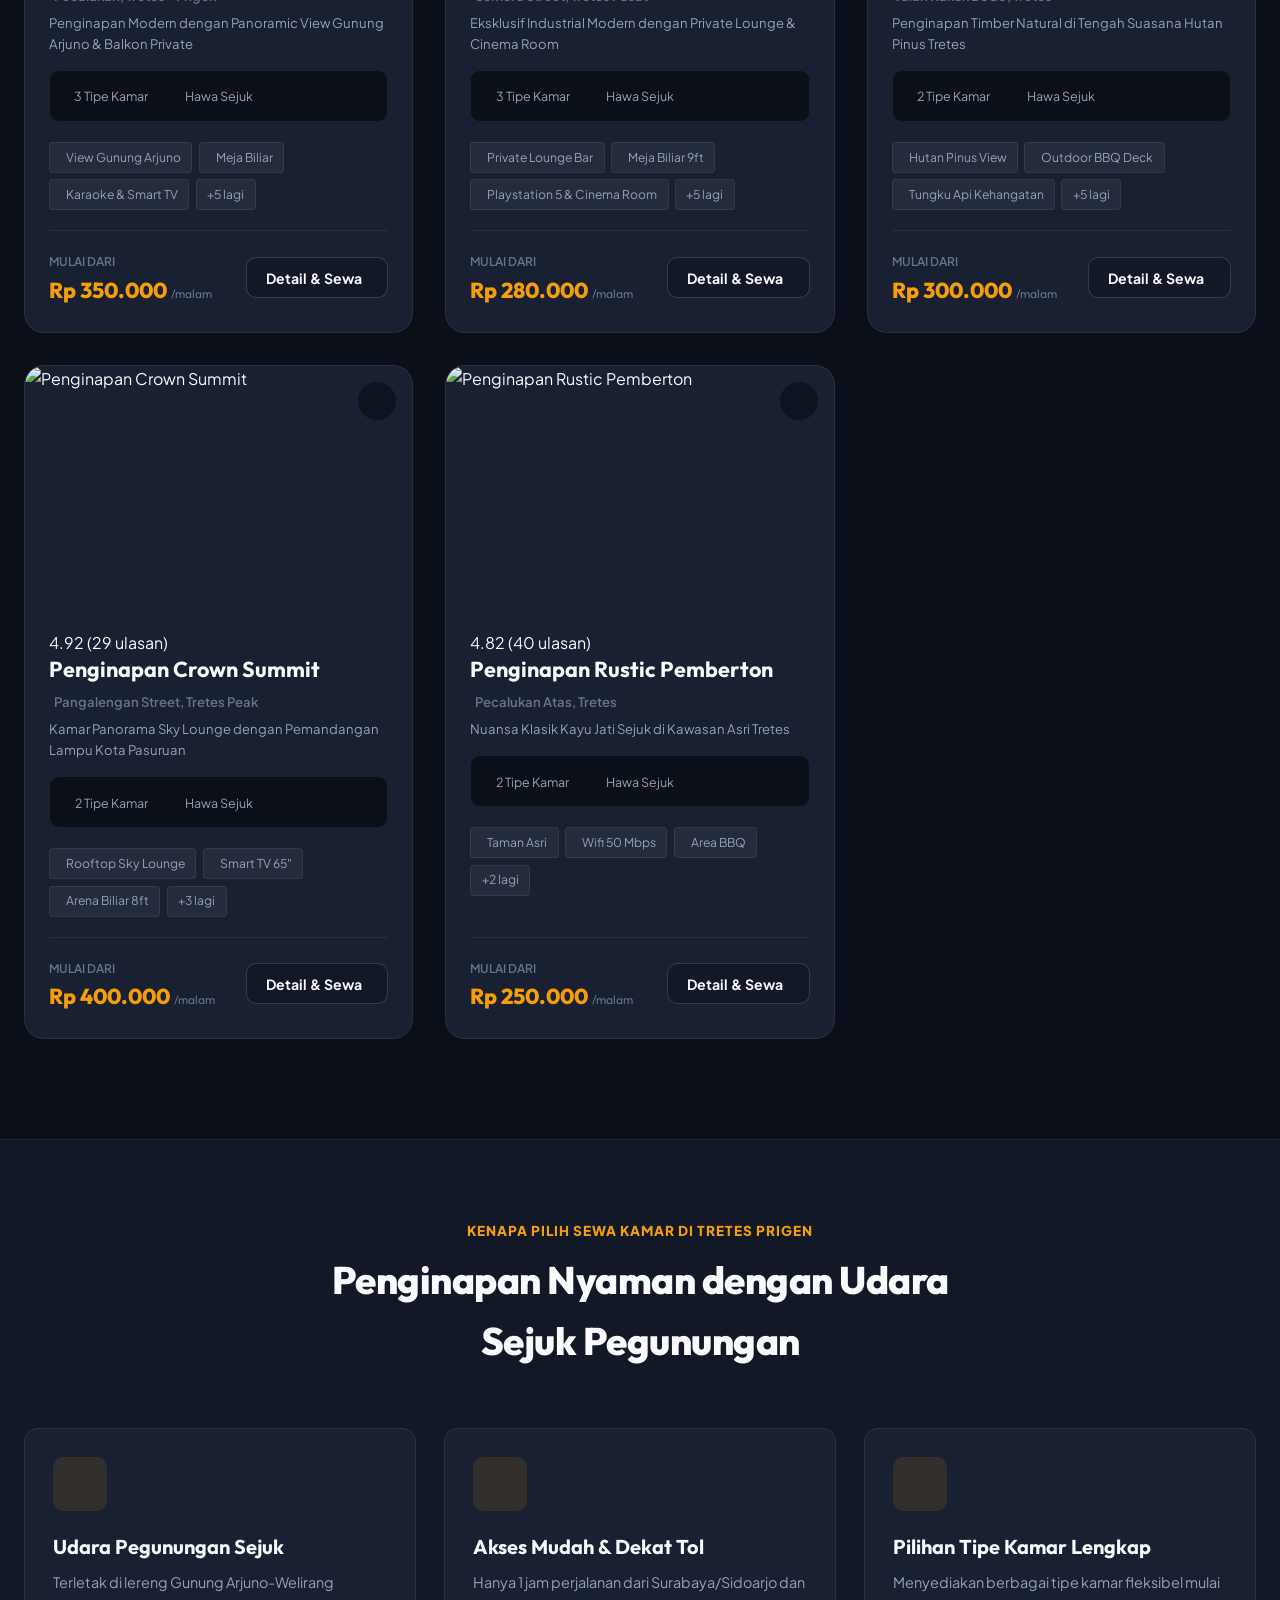
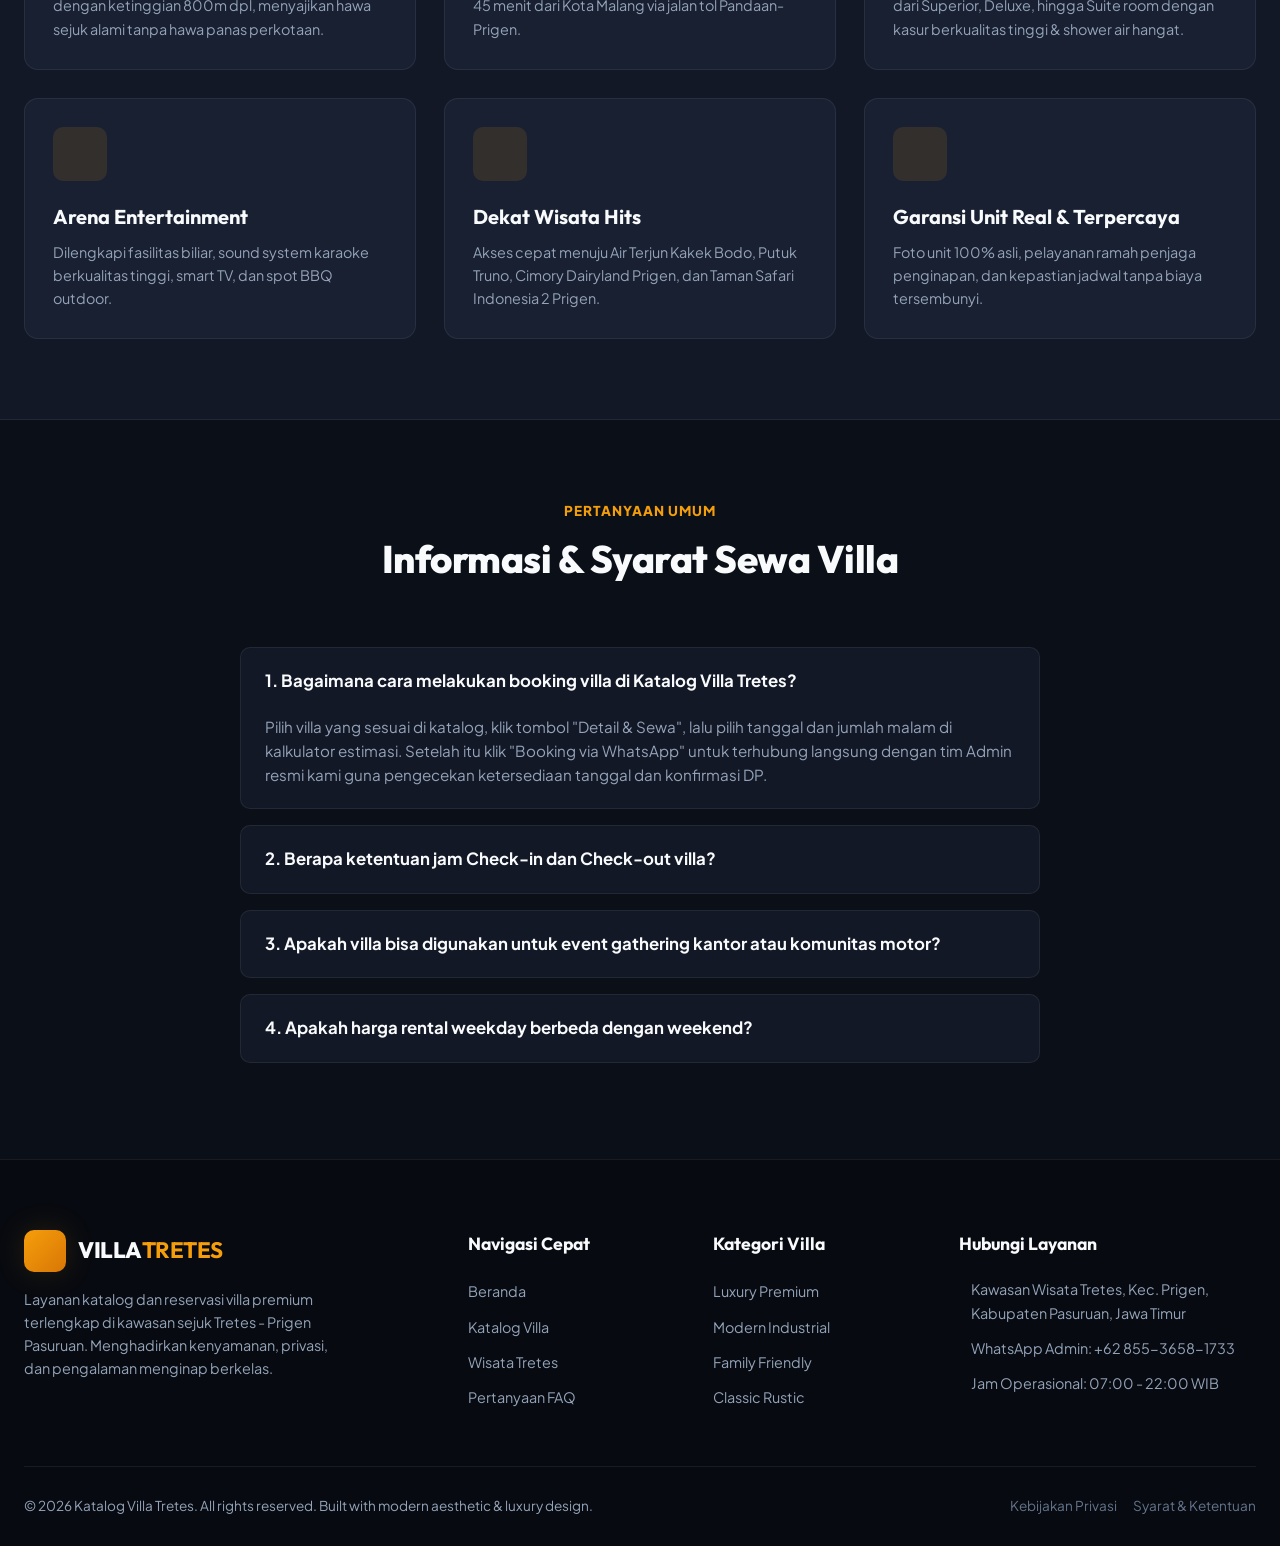
==== commit ec7896f9: "Add files via upload" ====
--- a/index.html
+++ b/index.html
@@ -166,6 +166,11 @@
             <input type="checkbox" id="filterMountainView" value="View Gunung">
             <i class="ri-landscape-line" style="color: var(--accent-cyan);"></i> View Gunung Arjuno
           </label>
+
+          <label class="toggle-chip" style="margin-left: auto; border-left: 1px solid var(--border-subtle); padding-left: 1rem;">
+            <input type="checkbox" id="filterBookmarks" value="Bookmarks">
+            <i class="ri-heart-fill" style="color: #EF4444;"></i> Hanya Favorit Saya
+          </label>
         </div>
       </div>
 
@@ -356,7 +361,7 @@
             <i class="ri-map-pin-fill"></i>
             <span>Kawasan Wisata Tretes, Kec. Prigen, Kabupaten Pasuruan, Jawa Timur</span>
           </div>
-          <div class="footer-contact-item">
+          <div class="footer-contact-item" id="footerWaContact">
             <i class="ri-whatsapp-fill"></i>
             <span>WhatsApp Admin: +62 855-3658-1733</span>
           </div>
--- a/style.css
+++ b/style.css
@@ -1763,3 +1763,399 @@
   }
 }
 
+/* ==========================================================================
+   NEW ADMIN FEATURES STYLING (FILE UPLOAD, PREVIEW, TAGS, CATEGORIES)
+   ========================================================================== */
+
+/* File Upload & Image Preview Grid */
+.images-preview-container {
+  margin-top: 0.75rem;
+  background: var(--bg-primary);
+  border: 1px dashed var(--border-bold);
+  border-radius: var(--radius-md);
+  padding: 0.85rem;
+}
+
+.images-preview-grid {
+  display: grid;
+  grid-template-columns: repeat(auto-fill, minmax(110px, 1fr));
+  gap: 0.75rem;
+  margin-top: 0.5rem;
+}
+
+.preview-thumb-card {
+  position: relative;
+  border-radius: var(--radius-sm);
+  overflow: hidden;
+  border: 1px solid var(--border-subtle);
+  background: var(--bg-card);
+  height: 100px;
+  display: flex;
+  flex-direction: column;
+}
+
+.preview-thumb-card.status-error {
+  border-color: #EF4444;
+}
+
+.preview-thumb-card.status-success {
+  border-color: var(--accent-emerald);
+}
+
+.preview-thumb-img {
+  width: 100%;
+  height: 75px;
+  object-fit: cover;
+  background: var(--bg-darkest);
+}
+
+.preview-status-bar {
+  display: flex;
+  align-items: center;
+  justify-content: space-between;
+  padding: 0.2rem 0.4rem;
+  font-size: 0.68rem;
+  font-weight: 600;
+  background: rgba(11, 15, 23, 0.9);
+}
+
+.preview-status-bar.success {
+  color: var(--accent-emerald);
+}
+
+.preview-status-bar.error {
+  color: #EF4444;
+}
+
+.preview-delete-btn {
+  position: absolute;
+  top: 4px;
+  right: 4px;
+  width: 22px;
+  height: 22px;
+  border-radius: 50%;
+  background: rgba(239, 68, 68, 0.9);
+  color: #fff;
+  display: flex;
+  align-items: center;
+  justify-content: center;
+  font-size: 0.8rem;
+  cursor: pointer;
+  box-shadow: 0 2px 6px rgba(0,0,0,0.5);
+  transition: var(--transition);
+}
+
+.preview-delete-btn:hover {
+  background: #DC2626;
+  transform: scale(1.1);
+}
+
+.file-upload-btn-wrapper {
+  display: flex;
+  gap: 0.75rem;
+  align-items: center;
+  margin-top: 0.5rem;
+  flex-wrap: wrap;
+}
+
+.btn-upload-file {
+  display: inline-flex;
+  align-items: center;
+  gap: 0.5rem;
+  padding: 0.55rem 1rem;
+  background: linear-gradient(135deg, rgba(245, 158, 11, 0.15), rgba(217, 119, 6, 0.25));
+  color: var(--accent-gold);
+  border: 1px solid var(--border-accent);
+  border-radius: var(--radius-md);
+  font-size: 0.85rem;
+  font-weight: 600;
+  cursor: pointer;
+  transition: var(--transition);
+}
+
+.btn-upload-file:hover {
+  background: rgba(245, 158, 11, 0.25);
+  border-color: var(--accent-gold);
+  transform: translateY(-1px);
+}
+
+/* Facility Tag / Chip Editor Styling */
+.amenities-editor-box {
+  background: var(--bg-primary);
+  border: 1px solid var(--border-bold);
+  border-radius: var(--radius-md);
+  padding: 1rem;
+}
+
+.amenity-chips-wrapper {
+  display: flex;
+  flex-wrap: wrap;
+  gap: 0.5rem;
+  margin-bottom: 0.75rem;
+  min-height: 42px;
+  align-items: center;
+  padding: 0.5rem;
+  background: var(--bg-card);
+  border-radius: var(--radius-sm);
+  border: 1px solid var(--border-subtle);
+}
+
+.amenity-chip-item {
+  display: inline-flex;
+  align-items: center;
+  gap: 0.4rem;
+  padding: 0.35rem 0.75rem;
+  background: rgba(245, 158, 11, 0.12);
+  border: 1px solid rgba(245, 158, 11, 0.3);
+  color: var(--text-primary);
+  border-radius: 20px;
+  font-size: 0.82rem;
+  font-weight: 500;
+  transition: var(--transition);
+}
+
+.amenity-chip-item:hover {
+  border-color: var(--accent-gold);
+}
+
+.amenity-chip-edit-input {
+  background: transparent;
+  border: none;
+  color: var(--text-primary);
+  font-size: 0.82rem;
+  font-family: inherit;
+  outline: none;
+  width: auto;
+}
+
+.amenity-chip-remove {
+  cursor: pointer;
+  color: var(--text-muted);
+  font-size: 0.9rem;
+  display: flex;
+  align-items: center;
+  justify-content: center;
+  transition: var(--transition);
+}
+
+.amenity-chip-remove:hover {
+  color: #EF4444;
+}
+
+.amenity-presets-wrapper {
+  display: flex;
+  flex-wrap: wrap;
+  gap: 0.4rem;
+  margin-top: 0.75rem;
+}
+
+.preset-chip-btn {
+  font-size: 0.75rem;
+  padding: 0.25rem 0.6rem;
+  background: var(--bg-card);
+  border: 1px solid var(--border-subtle);
+  color: var(--text-secondary);
+  border-radius: 15px;
+  transition: var(--transition);
+}
+
+.preset-chip-btn:hover {
+  border-color: var(--accent-gold);
+  color: var(--accent-gold);
+}
+
+/* Category Manager Modal Item */
+.category-item-row {
+  display: flex;
+  align-items: center;
+  justify-content: space-between;
+  padding: 0.6rem 0.85rem;
+  background: var(--bg-card);
+  border: 1px solid var(--border-subtle);
+  border-radius: var(--radius-sm);
+  margin-bottom: 0.5rem;
+  gap: 0.75rem;
+}
+
+.category-edit-input {
+  background: var(--bg-primary);
+  border: 1px solid var(--border-bold);
+  color: var(--text-primary);
+  padding: 0.35rem 0.6rem;
+  border-radius: var(--radius-sm);
+  font-size: 0.88rem;
+  flex: 1;
+}
+
+.btn-icon-danger {
+  color: #EF4444;
+  padding: 0.35rem;
+  border-radius: var(--radius-sm);
+  transition: var(--transition);
+}
+
+.btn-icon-danger:hover {
+  background: rgba(239, 68, 68, 0.15);
+}
+
+/* ==========================================================================
+   PERBAIKAN FITUR: INPUT TANGGAL & IKON FASILITAS & ULASAN MOCKUP
+   ========================================================================== */
+
+/* Date Input Calendar Icon Filter for Dark Mode */
+input[type="date"]::-webkit-calendar-picker-indicator {
+  filter: invert(1) brightness(0.95);
+  cursor: pointer;
+}
+
+/* Card Amenities Badge Styles with Icons */
+.card-amenities-tags {
+  display: flex;
+  flex-wrap: wrap;
+  gap: 0.4rem;
+  margin-bottom: 1.25rem;
+}
+
+.amenity-tag {
+  display: inline-flex;
+  align-items: center;
+  gap: 0.35rem;
+  padding: 0.3rem 0.65rem;
+  background: rgba(255, 255, 255, 0.05);
+  border: 1px solid var(--border-subtle);
+  border-radius: 4px;
+  font-size: 0.76rem;
+  color: var(--text-secondary);
+  transition: var(--transition);
+}
+
+.amenity-tag i {
+  color: var(--accent-gold);
+  font-size: 0.85rem;
+}
+
+.villa-card:hover .amenity-tag {
+  border-color: rgba(245, 158, 11, 0.25);
+  background: rgba(245, 158, 11, 0.04);
+}
+
+/* Mock Reviews Feed in Modal */
+.modal-reviews-list {
+  display: flex;
+  flex-direction: column;
+  gap: 0.85rem;
+  margin-top: 0.75rem;
+}
+
+.review-item {
+  background: var(--bg-primary);
+  border: 1px solid var(--border-subtle);
+  border-radius: var(--radius-md);
+  padding: 1rem;
+}
+
+.review-header {
+  display: flex;
+  justify-content: space-between;
+  align-items: center;
+  margin-bottom: 0.5rem;
+}
+
+.review-user {
+  display: flex;
+  align-items: center;
+  gap: 0.75rem;
+}
+
+.user-avatar {
+  width: 34px;
+  height: 34px;
+  border-radius: 50%;
+  background: linear-gradient(135deg, var(--accent-gold), var(--accent-gold-dark));
+  color: var(--bg-darkest);
+  display: flex;
+  align-items: center;
+  justify-content: center;
+  font-weight: 800;
+  font-size: 0.9rem;
+}
+
+.user-name {
+  font-size: 0.85rem;
+  font-weight: 700;
+  color: var(--text-primary);
+}
+
+.review-date {
+  font-size: 0.72rem;
+  color: var(--text-muted);
+}
+
+.review-rating {
+  font-size: 0.82rem;
+  color: var(--accent-gold);
+  font-weight: 700;
+  display: flex;
+  align-items: center;
+  gap: 0.25rem;
+}
+
+.review-text {
+  font-size: 0.82rem;
+  color: var(--text-secondary);
+  line-height: 1.5;
+}
+
+/* Admin Dashboard Statistics Cards */
+.admin-stat-card {
+  background: var(--bg-secondary);
+  border: 1px solid var(--border-bold);
+  border-radius: var(--radius-lg);
+  padding: 1.25rem;
+  display: flex;
+  align-items: center;
+  gap: 1rem;
+  box-shadow: var(--shadow-lg);
+  transition: var(--transition);
+}
+
+.admin-stat-card:hover {
+  transform: translateY(-3px);
+  border-color: var(--border-accent);
+}
+
+.admin-stat-icon {
+  width: 46px;
+  height: 46px;
+  border-radius: var(--radius-md);
+  background: rgba(245, 158, 11, 0.12);
+  color: var(--accent-gold);
+  display: flex;
+  align-items: center;
+  justify-content: center;
+  font-size: 1.4rem;
+}
+
+.admin-stat-info {
+  display: flex;
+  flex-direction: column;
+}
+
+.admin-stat-label {
+  font-size: 0.78rem;
+  color: var(--text-secondary);
+  text-transform: uppercase;
+  font-weight: 700;
+  letter-spacing: 0.5px;
+}
+
+.admin-stat-value {
+  font-family: var(--font-heading);
+  font-size: 1.35rem;
+  font-weight: 800;
+  color: var(--text-primary);
+}
+
+
+
+
